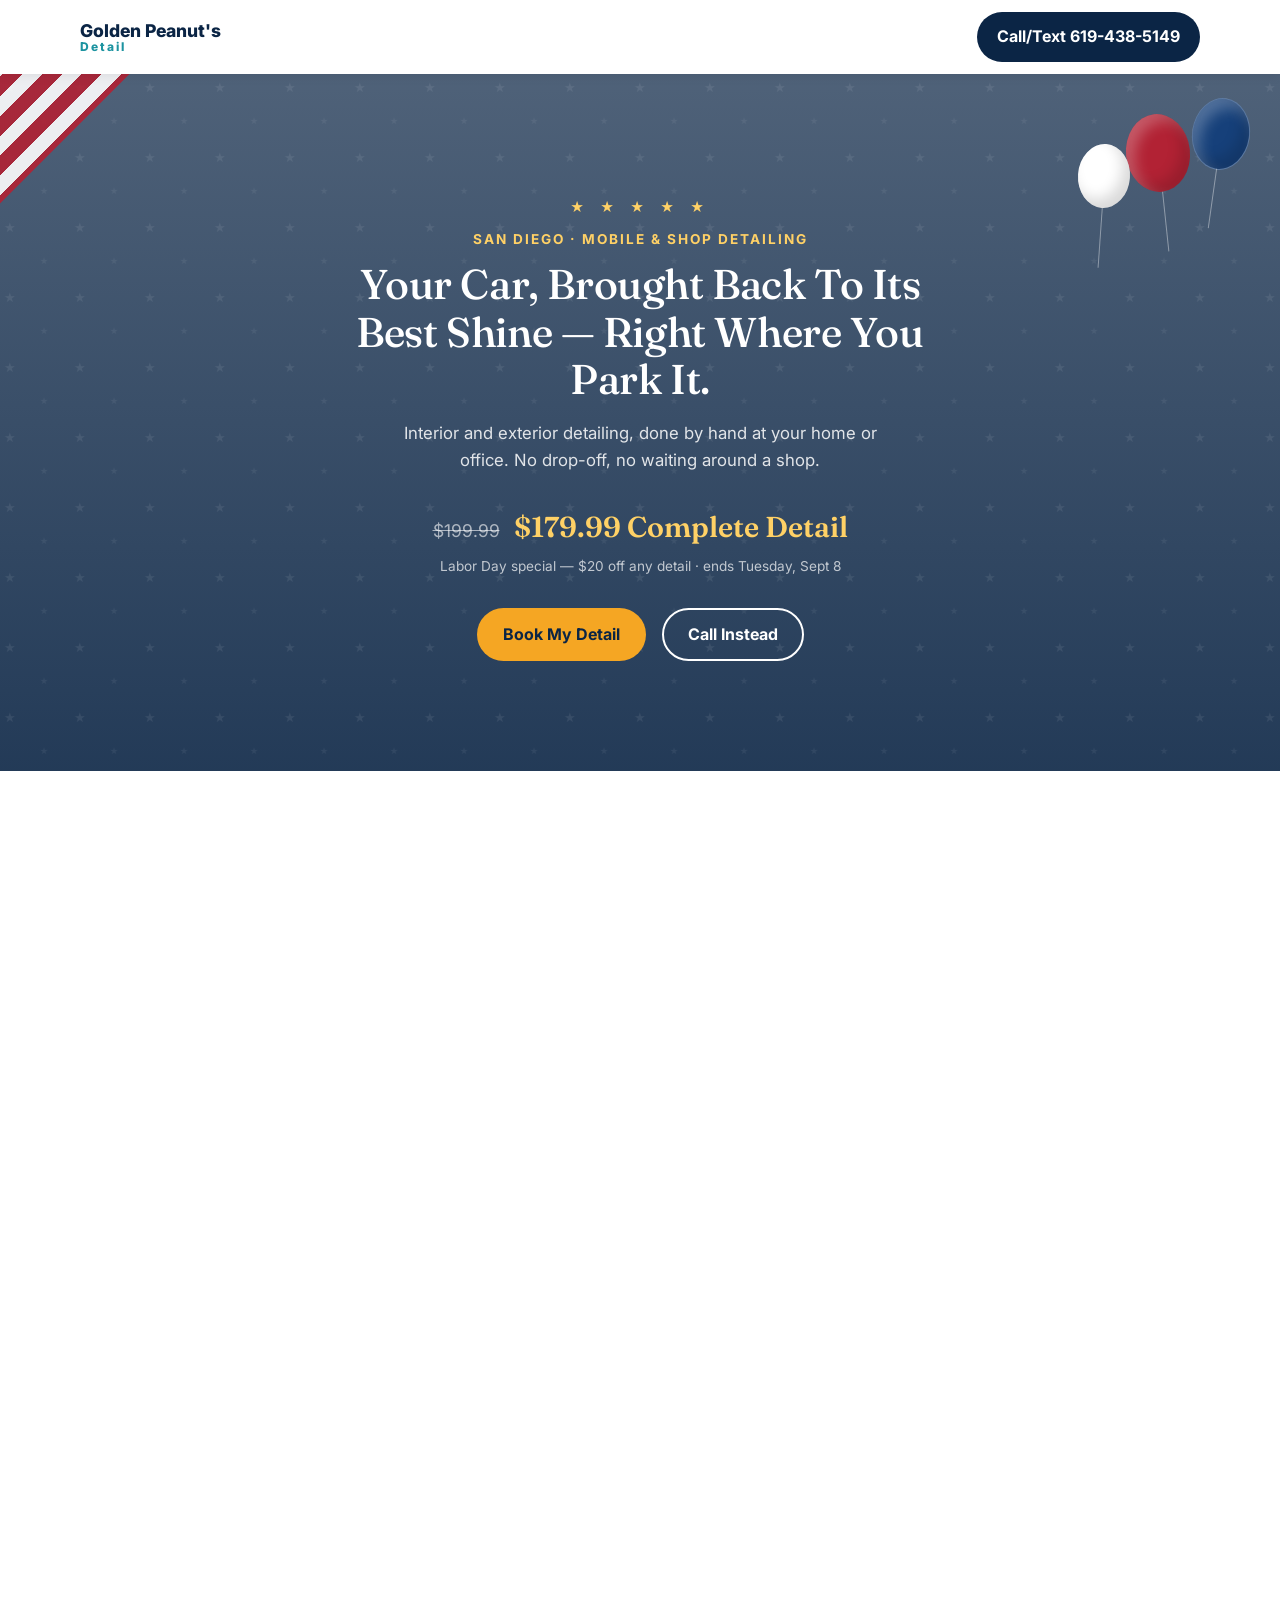
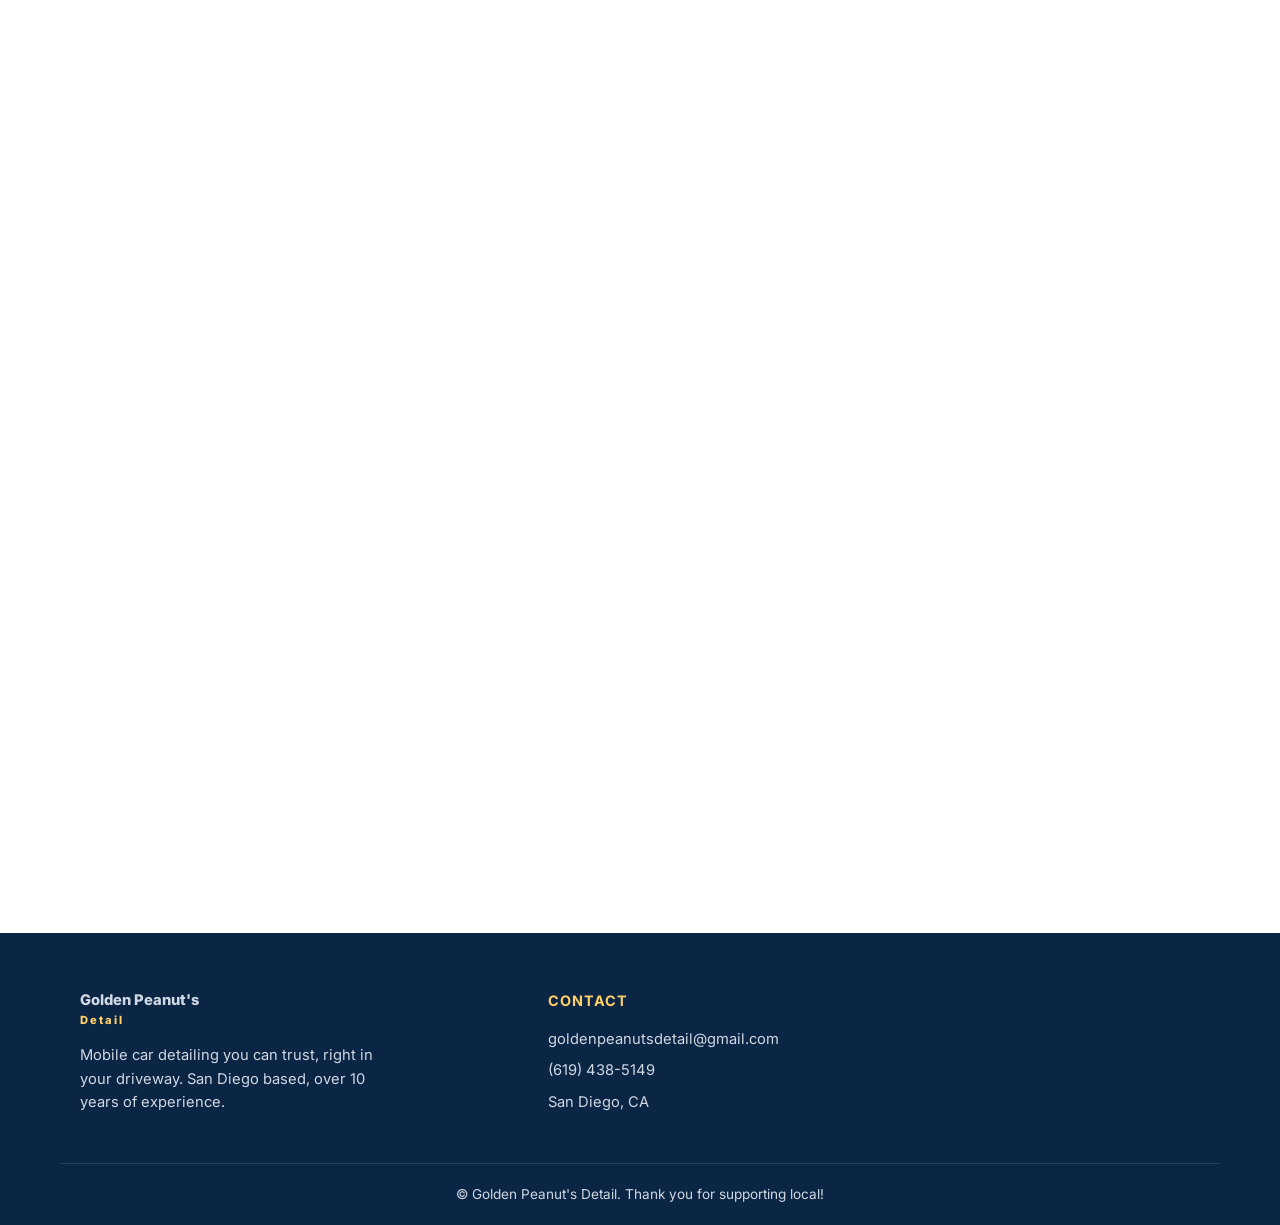
==== special-offer.html @ 36e20866 "Add Labor Day special-offer landing page Standalone ad-landing page based on the customer's mockup, " ====
<!DOCTYPE html>
<html lang="en">
<head>
<meta charset="UTF-8">
<meta name="robots" content="noindex, nofollow">
<meta name="viewport" content="width=device-width, initial-scale=1.0">
<title>Labor Day Detail Special | Golden Peanut's Detail</title>
<meta name="description" content="$20 off any mobile car detail this Labor Day week. We come to you, San Diego. Book online in under a minute.">
<link rel="preconnect" href="https://fonts.googleapis.com">
<link rel="preconnect" href="https://fonts.gstatic.com" crossorigin>
<link href="https://fonts.googleapis.com/css2?family=Fraunces:opsz,wght@9..144,400;9..144,500;9..144,600&family=Inter:wght@400;500;600;700&display=swap" rel="stylesheet">
<link rel="stylesheet" href="css/style.css?v=20260901c">
<link rel="icon" href="images/favicon.png" type="image/png">
</head>
<body>

<header class="site-header">
  <div class="container header-inner">
    <a href="index.html" class="logo">
      <img src="images/logo.png" alt="Golden Peanut's Detail logo" onerror="this.style.display='none'">
      <span class="logo-text">Golden Peanut's<span class="logo-sub">Detail</span></span>
    </a>
    <a href="tel:6194385149" class="btn btn-call">Call/Text 619-438-5149</a>
  </div>
</header>

<main>
  <!-- HERO -->
  <section class="landing-hero" id="landing-hero">
    <div class="landing-hero-bg" id="landing-hero-bg"></div>
    <div class="landing-flag-corner"></div>
    <div class="landing-balloon landing-balloon-1"></div>
    <div class="landing-balloon landing-balloon-2"></div>
    <div class="landing-balloon landing-balloon-3"></div>
    <div class="container hero-inner">
      <p class="landing-stars-row">&#9733; &#9733; &#9733; &#9733; &#9733;</p>
      <p class="eyebrow">San Diego &middot; Mobile &amp; Shop Detailing</p>
      <h1>Your Car, Brought Back To Its Best Shine &mdash; Right Where You Park It.</h1>
      <p class="hero-sub">Interior and exterior detailing, done by hand at your home or office. No drop-off, no waiting around a shop.</p>
      <div class="price-block">
        <span class="price-old">$199.99</span>
        <span class="price-new">$179.99 Complete Detail</span>
        <p class="price-note">Labor Day special &mdash; $20 off any detail &middot; ends Tuesday, Sept 8</p>
      </div>
      <div class="hero-ctas">
        <a href="contact.html" class="btn btn-primary">Book My Detail</a>
        <a href="tel:6194385149" class="btn btn-outline">Call Instead</a>
      </div>
    </div>
  </section>

  <!-- WHY BOOK -->
  <section class="section reveal">
    <div class="container">
      <p class="eyebrow" style="text-align:center;">Why People Book With Us</p>
      <h2 class="section-title">Detailing That Treats Your Car Like It's The Only One On The Schedule.</h2>
      <div class="landing-features">
        <div class="landing-feature reveal">
          <h3>We Come To You</h3>
          <p>Your driveway or office parking lot &mdash; we bring the water, power, and gear. Nothing for you to do but hand over the keys.</p>
        </div>
        <div class="landing-feature reveal">
          <h3>Every Panel, By Hand</h3>
          <p>No automated tunnel washes or rushed corners cut. Over 10 years of hand detailing, done right the first time.</p>
        </div>
        <div class="landing-feature reveal">
          <h3>Straight Pricing</h3>
          <p>What we quote is what you pay. No surprise add-ons sprung on you once your car is already apart.</p>
        </div>
      </div>
    </div>
  </section>

  <!-- SERVICES -->
  <section class="section section-alt reveal">
    <div class="container">
      <p class="eyebrow" style="text-align:center;">Services</p>
      <h2 class="section-title">Pick What Your Car Actually Needs.</h2>
      <div class="services-grid menu-grid-3">
        <div class="service-card reveal">
          <h3>Interior Detail</h3>
          <p class="menu-blurb">A deep clean for the cabin, from carpets to console.</p>
          <div class="package-price"><span class="price-old" style="color:#999;">$149.99</span> $129.99</div>
          <a href="contact.html" class="btn btn-card">Book Now</a>
        </div>
        <div class="service-card service-featured reveal">
          <div class="service-badge">Most Popular</div>
          <h3>Complete Detail</h3>
          <p class="menu-blurb">The full package &mdash; inside and out, bumper to bumper.</p>
          <div class="package-price"><span class="price-old" style="color:#999;">$199.99</span> $179.99</div>
          <a href="contact.html" class="btn btn-card btn-card-primary">Book Now</a>
        </div>
        <div class="service-card reveal">
          <h3>Exterior Detail</h3>
          <p class="menu-blurb">A hand wash and seal that restores shine and shields your paint.</p>
          <div class="package-price"><span class="price-old" style="color:#999;">$149.99</span> $129.99</div>
          <a href="contact.html" class="btn btn-card">Book Now</a>
        </div>
      </div>
      <p style="text-align:center; color:#666; margin-top:24px;">Add-ons like ceramic coating, pet hair removal, and odor treatment available &mdash; ask when you book.</p>
    </div>
  </section>

  <!-- RECENT WORK -->
  <section class="section reveal">
    <div class="container">
      <p class="eyebrow" style="text-align:center;">Recent Work</p>
      <h2 class="section-title">A Few Cars We've Recently Brought Back To Life.</h2>
      <div class="landing-photo-grid">
        <img class="reveal" src="images/gallery/gallery-corvette.jpg" alt="Detailed white Chevrolet Corvette C8, mobile detailing">
        <img class="reveal" src="images/gallery/gallery-audi-a6.jpg" alt="Detailed black Audi A6, mobile detailing">
        <img class="reveal" src="images/gallery/gallery-lamborghini.jpg" alt="Detailed orange Lamborghini Huracan, mobile detailing">
        <img class="reveal" src="images/gallery/gallery-silverado-lifted.jpg" alt="Detailed black lifted Chevrolet Silverado Z71, mobile detailing">
      </div>
    </div>
  </section>

  <!-- TESTIMONIAL -->
  <section class="section section-alt reveal">
    <div class="container landing-quote">
      <blockquote class="pull-quote">
        &ldquo;Daniel and Luna did a fantastic job on the Viper. I couldn't be happier with the results.&rdquo;
        <span class="pull-quote-cite">&mdash; Carlos Ayala, Local Guide</span>
      </blockquote>
    </div>
  </section>

  <!-- GET STARTED -->
  <section class="section reveal">
    <div class="container contact-inner">
      <div class="contact-info quote-text">
        <img src="images/quote-mascot-full.png" alt="Golden Peanut's Detail mascot on the phone" class="quote-mascot" style="max-width:140px;">
        <div class="quote-text-copy">
          <p class="eyebrow">Get Started</p>
          <h2 class="section-title" style="text-align:left;">Tell Us About Your Car And We'll Text You Back.</h2>
          <div class="contact-methods">
            <a href="tel:6194385149" class="contact-method">
              <span class="contact-icon">📞</span>
              <span>Call or Text<br><strong>(619) 438-5149</strong></span>
            </a>
          </div>
        </div>
      </div>

      <form class="booking-form" id="landing-form" action="https://formspree.io/f/xaewpwea" method="POST">
        <input type="hidden" name="_subject" value="New Labor Day special request from landing page">
        <label>
          First Name
          <input type="text" name="name" required>
        </label>
        <label>
          Phone
          <input type="tel" name="phone" required>
        </label>
        <label>
          Car Make &amp; Model
          <input type="text" name="vehicle">
        </label>
        <label>
          Anything We Should Know?
          <textarea name="message" rows="3" placeholder="Preferred date/time, condition of the car, etc."></textarea>
        </label>
        <button type="submit" class="btn btn-primary">Request My Quote</button>
        <p class="form-note" id="form-note"></p>
      </form>
    </div>
  </section>
</main>

<footer class="site-footer">
  <div class="container footer-columns">
    <div class="footer-col footer-brand">
      <a href="index.html" class="footer-logo">
        <img src="images/logo.png" alt="Golden Peanut's Detail logo" onerror="this.style.display='none'">
        <span>Golden Peanut's<span class="footer-logo-sub">Detail</span></span>
      </a>
      <p>Mobile car detailing you can trust, right in your driveway. San Diego based, over 10 years of experience.</p>
    </div>
    <div class="footer-col">
      <h4>Contact</h4>
      <p><a href="mailto:goldenpeanutsdetail@gmail.com">goldenpeanutsdetail@gmail.com</a></p>
      <p><a href="tel:6194385149">(619) 438-5149</a></p>
      <p>San Diego, CA</p>
    </div>
  </div>
  <div class="footer-bottom">
    <p>&copy; <span id="year"></span> Golden Peanut's Detail. Thank you for supporting local!</p>
  </div>
</footer>

<script src="js/main.js?v=20260901b"></script>
<script>
(function () {
  var bg = document.getElementById('landing-hero-bg');
  var hero = document.getElementById('landing-hero');
  if (!bg || !hero) return;
  if (window.matchMedia('(prefers-reduced-motion: reduce)').matches) return;
  var ticking = false;
  function update() {
    var rect = hero.getBoundingClientRect();
    if (rect.bottom > 0 && rect.top < window.innerHeight) {
      bg.style.transform = 'translateY(' + (rect.top * 0.25) + 'px)';
    }
    ticking = false;
  }
  window.addEventListener('scroll', function () {
    if (!ticking) {
      window.requestAnimationFrame(update);
      ticking = true;
    }
  }, { passive: true });
  update();
})();
</script>
</body>
</html>
---- css/style.css ----
:root {
  --teal: #1c93a0;
  --teal-dark: #157480;
  --navy: #0b2545;
  --gold: #f5a623;
  --gold-light: #ffd166;
  --black: #111111;
  --white: #ffffff;
  --gray-light: #f4f7f8;
  --radius: 12px;
  --shadow: 0 8px 24px rgba(11, 37, 69, 0.15);
  --font-serif: "Fraunces", Georgia, "Times New Roman", serif;
  --font-sans: "Inter", "Segoe UI", Roboto, Helvetica, Arial, sans-serif;
}

* { box-sizing: border-box; }

body {
  margin: 0;
  font-family: var(--font-sans);
  color: var(--black);
  background: var(--white);
  line-height: 1.6;
}

img { max-width: 100%; display: block; }

.container {
  width: 100%;
  max-width: 1160px;
  margin: 0 auto;
  padding: 0 20px;
}

a { color: inherit; text-decoration: none; }

h1, h2, h3 { color: var(--navy); margin: 0 0 0.5em; font-family: var(--font-serif); font-weight: 500; letter-spacing: -0.01em; }

.section { padding: 96px 0; }
.section-alt { background: var(--gray-light); }

/* PAGE HERO (sub-pages) */
.page-hero {
  background:
    radial-gradient(ellipse at 50% -20%, #16407a 0%, var(--navy) 60%),
    url("data:image/svg+xml,%3Csvg xmlns='http://www.w3.org/2000/svg' width='70' height='70'%3E%3Ctext x='4' y='18' font-size='13' fill='%23ffffff' opacity='0.06'%3E%E2%98%85%3C/text%3E%3C/svg%3E");
  color: var(--white);
  padding: 88px 0;
  text-align: center;
}
.page-hero h1 { color: var(--white); margin-bottom: 10px; font-size: 2.4rem; }
.page-hero p { margin: 0; font-size: 1.1rem; opacity: 0.85; font-family: var(--font-sans); }
.breadcrumb-link { margin: 0 0 10px; }
.breadcrumb-link a { color: var(--gold-light); font-weight: 700; font-size: 0.9rem; opacity: 1; }
.breadcrumb-link a:hover { color: var(--white); }

/* EXPLORE GRID (home) */
.explore-grid {
  display: grid;
  grid-template-columns: repeat(auto-fit, minmax(240px, 1fr));
  gap: 24px;
}
.explore-card {
  background: var(--white);
  border: 1px solid #e4e9ea;
  border-radius: var(--radius);
  padding: 28px 24px;
  box-shadow: var(--shadow);
  transition: transform 0.15s ease;
}
.explore-card:hover { transform: translateY(-4px); }
.explore-icon { font-size: 2rem; display: block; margin-bottom: 10px; }
.explore-card p { color: #555; font-size: 0.92rem; margin: 0; }

.section-title {
  font-size: 2.4rem;
  text-align: center;
}

.section-sub {
  text-align: center;
  max-width: 640px;
  margin: 0 auto 48px;
  color: #444;
  font-size: 1.05rem;
}

.btn {
  display: inline-block;
  padding: 12px 24px;
  border-radius: 999px;
  font-weight: 700;
  cursor: pointer;
  border: 2px solid transparent;
  transition: transform 0.15s ease, box-shadow 0.15s ease;
}
.btn:hover { transform: translateY(-2px); }

.btn-primary {
  background: var(--gold);
  color: var(--navy);
}
.btn-outline {
  background: transparent;
  border-color: var(--white);
  color: var(--white);
}
.btn-call {
  background: var(--navy);
  color: var(--white);
  padding: 10px 18px;
}
.btn-card {
  display: block;
  text-align: center;
  background: var(--navy);
  color: var(--white);
  margin-top: 16px;
}
.btn-card-primary { background: var(--gold); color: var(--navy); }

/* HEADER */
.site-header {
  position: sticky;
  top: 0;
  z-index: 100;
  background: var(--white);
  box-shadow: 0 2px 10px rgba(0,0,0,0.08);
}
.header-inner {
  display: flex;
  align-items: center;
  justify-content: space-between;
  padding: 12px 20px;
}
.logo {
  display: flex;
  align-items: center;
  gap: 10px;
}
.logo img { height: 48px; width: auto; }
.logo-text {
  font-weight: 800;
  font-size: 1.1rem;
  color: var(--navy);
  line-height: 1.1;
}
.logo-sub {
  display: block;
  font-size: 0.75rem;
  color: var(--teal);
  letter-spacing: 2px;
}

.main-nav {
  display: flex;
  align-items: center;
  gap: 24px;
}
.main-nav a:not(.btn) {
  font-weight: 600;
  color: var(--navy);
}
.main-nav a:not(.btn):hover { color: var(--teal); }
.main-nav a.nav-cta {
  background: var(--gold);
  color: var(--navy);
  padding: 8px 16px;
  border-radius: 999px;
}
.main-nav a.nav-cta:hover { color: var(--navy); opacity: 0.9; }

.nav-dropdown {
  position: relative;
}
.nav-dropdown-toggle {
  display: flex;
  align-items: center;
  gap: 4px;
}
.nav-caret {
  font-size: 0.65rem;
  transition: transform 0.2s ease;
}
.nav-dropdown-menu {
  position: absolute;
  top: 100%;
  left: 0;
  min-width: 190px;
  background: var(--white);
  border-radius: 10px;
  box-shadow: var(--shadow);
  padding: 8px 0;
  margin-top: 10px;
  opacity: 0;
  visibility: hidden;
  transform: translateY(6px);
  transition: opacity 0.2s ease, transform 0.2s ease, visibility 0.2s ease;
  z-index: 20;
}
.nav-dropdown:hover .nav-dropdown-menu,
.nav-dropdown:focus-within .nav-dropdown-menu {
  opacity: 1;
  visibility: visible;
  transform: translateY(0);
}
.nav-dropdown-menu a,
.nav-dropdown-menu span {
  display: block;
  padding: 10px 20px;
  font-weight: 600;
  color: var(--navy);
  white-space: nowrap;
}
.nav-dropdown-menu a:hover {
  background: var(--bg-light, #f4f6f9);
  color: var(--teal);
}
.nav-toggle {
  display: none;
  flex-direction: column;
  gap: 5px;
  background: none;
  border: none;
  cursor: pointer;
  padding: 6px;
}
.nav-toggle span {
  width: 26px;
  height: 3px;
  background: var(--navy);
  border-radius: 2px;
}

/* HERO */
.hero {
  background:
    linear-gradient(180deg, rgba(11, 37, 69, 0.75) 0%, rgba(11, 37, 69, 0.88) 100%),
    url("../images/gallery/gallery-lamborghini.jpg") center 30% / cover no-repeat;
  color: var(--white);
  padding: 90px 0 60px;
  text-align: center;
}
.hero-editorial {
  background:
    linear-gradient(100deg, rgba(11,37,69,0.82) 0%, rgba(11,37,69,0.55) 45%, rgba(11,37,69,0.25) 100%),
    url("../images/gallery/gallery-tesla-model-x-wrap.jpg") center 42% / cover no-repeat;
  min-height: 92vh;
  display: flex;
  align-items: center;
  text-align: left;
  padding: 140px 0 80px;
}
.hero-editorial .hero-inner { max-width: 620px; }
.hero-editorial .eyebrow {
  color: var(--gold-light);
  font-family: var(--font-sans);
}
.hero-editorial .hero-rule {
  width: 48px;
  height: 2px;
  background: var(--gold);
  margin: 0 0 22px;
}
.hero-editorial h1 {
  font-size: 3.2rem;
  line-height: 1.08;
  font-weight: 500;
  margin-bottom: 20px;
}
.hero-editorial .hero-sub {
  font-family: var(--font-sans);
  font-size: 1.1rem;
  font-weight: 400;
  color: rgba(255,255,255,0.85);
  max-width: 460px;
  margin-bottom: 34px;
}
.hero-editorial .hero-ctas { justify-content: flex-start; margin-bottom: 36px; }
.hero-editorial .google-rating-badge {
  background: rgba(255,255,255,0.08);
  border: 1px solid rgba(255,255,255,0.25);
  color: var(--white);
  box-shadow: none;
}
.hero-editorial .google-rating-score,
.hero-editorial .google-rating-count { color: var(--white); }
@media (max-width: 720px) {
  .hero-editorial { min-height: auto; padding: 120px 0 60px; }
  .hero-editorial h1 { font-size: 2.1rem; }
}
.services-hero {
  background:
    linear-gradient(180deg, rgba(11, 37, 69, 0.75) 0%, rgba(11, 37, 69, 0.88) 100%),
    url("../images/gallery/gallery-ford-f250.jpg") center 40% / cover no-repeat;
}
.ceramic-hero {
  background:
    linear-gradient(180deg, rgba(11, 37, 69, 0.75) 0%, rgba(11, 37, 69, 0.88) 100%),
    url("../images/gallery/gallery-tesla-model3.jpg") center 40% / cover no-repeat;
}
.coastline-hero {
  background:
    linear-gradient(180deg, rgba(11, 37, 69, 0.75) 0%, rgba(11, 37, 69, 0.88) 100%),
    url("../images/gallery/gallery-tesla-model-x-wrap.jpg") center 40% / cover no-repeat;
}
.east-county-hero {
  background:
    linear-gradient(180deg, rgba(11, 37, 69, 0.75) 0%, rgba(11, 37, 69, 0.88) 100%),
    url("../images/gallery/gallery-4runner-lifted.jpg") center 40% / cover no-repeat;
}
.south-bay-hero {
  background:
    linear-gradient(180deg, rgba(11, 37, 69, 0.75) 0%, rgba(11, 37, 69, 0.88) 100%),
    url("../images/gallery/gallery-audi-a6.jpg") center 40% / cover no-repeat;
}
.rv-hero {
  background:
    linear-gradient(180deg, rgba(11, 37, 69, 0.75) 0%, rgba(11, 37, 69, 0.88) 100%),
    url("../images/gallery/gallery-rv-fourwinds.jpg") center 35% / cover no-repeat;
}
.badge-ribbon {
  display: inline-block;
  background: rgba(255,255,255,0.1);
  border: 1px solid rgba(255,255,255,0.3);
  color: var(--white);
  font-weight: 600;
  font-family: var(--font-sans);
  padding: 6px 16px;
  border-radius: 999px;
  margin-bottom: 20px;
  font-size: 0.8rem;
  letter-spacing: 0.3px;
}
.eyebrow {
  text-transform: uppercase;
  letter-spacing: 2px;
  font-size: 0.85rem;
  font-weight: 700;
  color: var(--gold-light);
  margin: 0 0 10px;
}
.hero h1 {
  color: var(--white);
  font-size: 2.6rem;
  margin-bottom: 12px;
}
.hero-sub {
  font-size: 1.15rem;
  margin-bottom: 28px;
}
.hero-ctas {
  display: flex;
  gap: 16px;
  justify-content: center;
  flex-wrap: wrap;
  margin-bottom: 40px;
}
.google-rating-badge {
  display: inline-flex;
  align-items: center;
  gap: 8px;
  background: var(--white);
  color: #202124;
  padding: 10px 20px;
  border-radius: 999px;
  margin-bottom: 28px;
  font-weight: 700;
  box-shadow: var(--shadow);
}
.google-g-icon { width: 18px; height: 18px; flex-shrink: 0; }
.google-rating-score { font-size: 1.1rem; color: #202124; }
.google-rating-stars { color: #fbbc05; letter-spacing: 1px; }
.google-rating-count { color: #70757a; font-weight: 600; font-size: 0.9rem; }
.google-word { font-weight: 700; }
.google-word .g-blue { color: #4285F4; }
.google-word .g-red { color: #EA4335; }
.google-word .g-yellow { color: #FBBC05; }
.google-word .g-green { color: #34A853; }

.trust-bar {
  display: flex;
  justify-content: center;
  gap: 32px;
  flex-wrap: wrap;
  background: rgba(11, 37, 69, 0.35);
  border-radius: var(--radius);
  padding: 18px 24px;
}
.trust-item {
  display: flex;
  align-items: center;
  gap: 8px;
  font-weight: 600;
}
.trust-icon { color: var(--gold); font-size: 1.2rem; }

/* PHOTO BAND */
.photo-band {
  background:
    linear-gradient(180deg, rgba(11, 37, 69, 0.75) 0%, rgba(11, 37, 69, 0.88) 100%),
    url("../images/gallery/gallery-bmw-interior-1.jpg") center 35% / cover no-repeat;
  color: var(--white);
  padding: 90px 0;
  text-align: center;
}
.photo-band-inner .eyebrow { color: var(--gold-light); }
.photo-band h2 {
  color: var(--white);
  font-size: 2.2rem;
  margin-bottom: 12px;
}
.photo-band-sub {
  font-size: 1.1rem;
  margin: 0 0 28px;
  opacity: 0.95;
}

/* SERVICES */
.services-grid {
  display: grid;
  grid-template-columns: repeat(auto-fit, minmax(240px, 1fr));
  gap: 24px;
}
.menu-grid-3 { grid-template-columns: repeat(3, 1fr); }
@media (max-width: 720px) {
  .menu-grid-3 { grid-template-columns: 1fr; }
}
.service-card {
  background: var(--white);
  border: 1px solid #e4e9ea;
  border-radius: var(--radius);
  padding: 28px 22px;
  box-shadow: var(--shadow);
  position: relative;
}
.service-featured {
  border: 2px solid var(--gold);
}
.service-badge {
  position: absolute;
  top: -14px;
  left: 50%;
  transform: translateX(-50%);
  background: var(--gold);
  color: var(--navy);
  font-size: 0.75rem;
  font-weight: 800;
  padding: 4px 14px;
  border-radius: 999px;
  white-space: nowrap;
}
.service-icon { font-size: 2rem; margin-bottom: 8px; }
.service-icon-mascot { width: 110px; height: auto; margin-bottom: 8px; }
.service-card ul {
  list-style: none;
  padding: 0;
  margin: 12px 0 0;
  color: #333;
}
.service-card li {
  padding: 6px 0;
  border-bottom: 1px dashed #dde3e5;
}
.service-card li:last-child { border-bottom: none; }

.price-table {
  width: 100%;
  border-collapse: collapse;
  margin: 14px 0;
  font-size: 0.95rem;
}
.price-table td {
  padding: 6px 0;
  border-bottom: 1px solid #eef2f3;
}
.price-table td:last-child {
  text-align: right;
  font-weight: 700;
  color: var(--teal-dark);
}

.offer-intro {
  display: flex;
  align-items: center;
  gap: 28px;
  margin-bottom: 40px;
  flex-wrap: wrap;
}
.offer-mascot {
  width: 130px;
  flex-shrink: 0;
}
.offer-intro .section-title,
.offer-intro .section-sub {
  max-width: none;
}
.menu-blurb {
  color: #555;
  font-size: 0.92rem;
  margin: 4px 0 14px;
}
.package-price {
  font-size: 1.6rem;
  font-weight: 800;
  color: var(--navy);
  margin: 0 0 16px;
}
.menu-checklist {
  list-style: none;
  padding: 0;
  margin: 0 0 16px;
  text-align: left;
}
.menu-checklist li {
  position: relative;
  padding-left: 22px;
  margin-bottom: 8px;
  font-size: 0.92rem;
  color: #444;
}
.menu-checklist li::before {
  content: "✓";
  position: absolute;
  left: 0;
  color: var(--teal);
  font-weight: 700;
}

.addons {
  margin-top: 40px;
  background: var(--gray-light);
  border-radius: var(--radius);
  padding: 28px;
}
.addons h3 {
  text-align: center;
  margin-bottom: 20px;
}
.addon-tags {
  display: flex;
  flex-wrap: wrap;
  justify-content: center;
  gap: 10px;
  margin-bottom: 32px;
}
.addon-tag {
  background: var(--white);
  border: 1px solid #d8dee1;
  border-radius: 999px;
  padding: 8px 16px;
  font-size: 0.88rem;
  font-weight: 600;
  color: var(--navy);
}
.addon-tag-link {
  border-color: var(--teal);
  color: var(--teal-dark);
}
.addon-tag-link:hover {
  background: var(--teal);
  color: var(--white);
}
.addons-with-mascot {
  display: flex;
  align-items: center;
  gap: 32px;
}
.addons-mascot {
  width: 150px;
  flex-shrink: 0;
}
.addons-content { flex: 1; min-width: 0; }
.addons-with-mascot h3,
.addons-with-mascot .menu-blurb { text-align: left; }
.addons-with-mascot .addon-tags { justify-content: flex-start; margin-bottom: 0; }
@media (max-width: 640px) {
  .addons-with-mascot { flex-direction: column; text-align: center; }
  .addons-with-mascot h3,
  .addons-with-mascot .menu-blurb { text-align: center; }
  .addons-with-mascot .addon-tags { justify-content: center; }
}
.addons-list {
  list-style: none;
  display: grid;
  grid-template-columns: repeat(auto-fit, minmax(220px, 1fr));
  gap: 14px;
  padding: 0;
  margin: 0;
}
.addon-item {
  background: var(--white);
  border: 1px solid #e4e9ea;
  border-radius: 10px;
  padding: 16px;
  text-align: center;
}
.addon-item strong {
  display: block;
  color: var(--navy);
  margin-bottom: 4px;
}
.addon-item span {
  color: #555;
  font-size: 0.88rem;
}

.big-vehicle-grid {
  display: grid;
  grid-template-columns: repeat(auto-fit, minmax(280px, 1fr));
  gap: 24px;
  text-align: left;
  margin-top: 8px;
}
.big-vehicle-card {
  background: var(--white);
  border: 1px solid #e4e9ea;
  border-radius: var(--radius);
  padding: 24px;
  box-shadow: var(--shadow);
}
.big-vehicle-card h4 {
  color: var(--navy);
  margin-bottom: 10px;
}
.big-vehicle-card ul {
  padding-left: 18px;
  margin: 0;
  color: #333;
}
.big-vehicle-card li { margin-bottom: 10px; }

.vehicles-block {
  margin-top: 56px;
  text-align: center;
}
.vehicles-block h3 { margin-bottom: 20px; }
.vehicle-icons {
  display: flex;
  flex-wrap: wrap;
  justify-content: center;
  gap: 28px;
}
.vehicle-icons div {
  display: flex;
  flex-direction: column;
  align-items: center;
  gap: 6px;
  font-weight: 600;
  color: var(--navy);
}
.vehicle-icons span { font-size: 1.8rem; }

/* GALLERY */
.before-after-grid {
  display: grid;
  grid-template-columns: repeat(auto-fit, minmax(320px, 1fr));
  gap: 24px;
  margin-bottom: 24px;
}
.before-after-pair {
  display: grid;
  grid-template-columns: 1fr 1fr;
  gap: 4px;
  background: var(--navy);
  border-radius: var(--radius);
  overflow: hidden;
  box-shadow: var(--shadow);
}
.before-after-pair figure {
  margin: 0;
  position: relative;
}
.before-after-pair img {
  width: 100%;
  height: 100%;
  object-fit: cover;
  aspect-ratio: 4/3;
}
.gallery-subtitle {
  text-align: center;
  margin-top: 8px;
  margin-bottom: 20px;
}

.gallery-grid {
  display: grid;
  grid-template-columns: repeat(auto-fit, minmax(220px, 1fr));
  gap: 18px;
}
.gallery-placeholder {
  background: repeating-linear-gradient(45deg, #e4e9ea, #e4e9ea 10px, #eef2f3 10px, #eef2f3 20px);
  border-radius: var(--radius);
  aspect-ratio: 4/3;
  display: flex;
  align-items: center;
  justify-content: center;
  color: #667;
  font-weight: 600;
}
.gallery-photo {
  border-radius: var(--radius);
  overflow: hidden;
  aspect-ratio: 4/3;
  box-shadow: var(--shadow);
}
.gallery-photo img {
  width: 100%;
  height: 100%;
  object-fit: cover;
  transition: transform 0.25s ease;
  cursor: zoom-in;
}
.gallery-photo:hover img {
  transform: scale(1.05);
}
.before-after-pair img {
  cursor: zoom-in;
}

/* LIGHTBOX */
.lightbox {
  display: none;
  position: fixed;
  inset: 0;
  background: rgba(11, 37, 69, 0.92);
  z-index: 999;
  align-items: center;
  justify-content: center;
  padding: 40px 20px;
}
.lightbox.open {
  display: flex;
}
.lightbox img {
  max-width: 100%;
  max-height: 100%;
  border-radius: 8px;
  box-shadow: 0 10px 40px rgba(0, 0, 0, 0.5);
}
.lightbox-close {
  position: absolute;
  top: 20px;
  right: 24px;
  background: none;
  border: none;
  color: var(--white);
  font-size: 2.5rem;
  line-height: 1;
  cursor: pointer;
  padding: 8px;
}
.lightbox-close:hover {
  color: var(--gold);
}

/* POPULAR SERVICES */
.popular-services-header {
  display: flex;
  align-items: center;
  justify-content: space-between;
  flex-wrap: wrap;
  gap: 12px;
  margin-bottom: 28px;
}
.all-services-link {
  font-weight: 700;
  color: var(--teal-dark);
}
.all-services-link:hover { color: var(--navy); }

.popular-services-grid {
  display: grid;
  grid-template-columns: repeat(auto-fit, minmax(260px, 1fr));
  gap: 20px;
}
.ps-card {
  position: relative;
  display: block;
  border-radius: var(--radius);
  overflow: hidden;
  aspect-ratio: 2/3.2;
  box-shadow: var(--shadow);
}
.ps-card img {
  width: 100%;
  height: 100%;
  object-fit: cover;
  transition: transform 0.3s ease;
}
.ps-card:hover img { transform: scale(1.06); }
.ps-overlay {
  position: absolute;
  left: 0;
  right: 0;
  bottom: 0;
  padding: 24px 20px;
  background: linear-gradient(180deg, rgba(11,37,69,0) 0%, rgba(11,37,69,0.85) 65%, rgba(11,37,69,0.95) 100%);
  color: var(--white);
}
.ps-number {
  display: block;
  color: var(--gold-light);
  font-weight: 800;
  font-size: 0.85rem;
  margin-bottom: 4px;
}
.ps-overlay h3 { color: var(--white); margin-bottom: 6px; }
.ps-overlay p {
  margin: 0;
  font-size: 0.88rem;
  color: #dfe6ee;
  line-height: 1.4;
}
/* INTRO */
.intro-grid {
  display: grid;
  grid-template-columns: 1.3fr 1fr;
  gap: 48px;
  align-items: center;
}
.eyebrow-dark { color: var(--teal-dark); }
.intro-section p {
  color: #444;
  font-size: 1.05rem;
  line-height: 1.7;
  margin: 0 0 18px;
}
.intro-section .btn { margin-top: 8px; }
.intro-logo-wrap {
  background: var(--gray-light);
  border-radius: var(--radius);
  padding: 40px;
  display: flex;
  align-items: center;
  justify-content: center;
}
.intro-logo { width: 100%; max-width: 320px; height: auto; }
.intro-photo-wrap {
  border-radius: var(--radius);
  overflow: hidden;
  box-shadow: var(--shadow);
}
.intro-photo-wrap img { width: 100%; height: 100%; object-fit: cover; aspect-ratio: 4/5; }
.pull-quote {
  font-family: var(--font-serif);
  font-size: 1.4rem;
  font-weight: 500;
  line-height: 1.4;
  color: var(--navy);
  border-left: 3px solid var(--gold);
  padding-left: 20px;
  margin: 0 0 24px;
}
.pull-quote-cite {
  display: block;
  font-family: var(--font-sans);
  font-size: 0.85rem;
  font-weight: 600;
  color: #666;
  margin-top: 10px;
}

@media (max-width: 860px) {
  .intro-grid { grid-template-columns: minmax(0, 1fr) minmax(0, 1fr); gap: 20px; }
  .intro-logo-wrap { padding: 14px; }
  .intro-logo { max-width: 120px; }
  .intro-section .section-title { font-size: 1.4rem; }
}

/* SPOTLESS FINISH / SERVICE AREA */
.spotless-grid {
  display: grid;
  grid-template-columns: 1.1fr 1fr;
  gap: 48px;
  align-items: center;
  margin-bottom: 56px;
}
.spotless-text p {
  color: #444;
  font-size: 1.05rem;
  line-height: 1.7;
  margin: 14px 0 22px;
}
.spotless-image {
  border-radius: var(--radius);
  overflow: hidden;
  box-shadow: var(--shadow);
}
.spotless-image img {
  width: 100%;
  height: 100%;
  object-fit: cover;
  display: block;
}
/* CLASSIC & EXOTIC */
.classic-grid {
  display: grid;
  grid-template-columns: 1fr 1.1fr;
  gap: 48px;
  align-items: center;
}
.classic-text p {
  color: #444;
  font-size: 1.05rem;
  line-height: 1.7;
  margin: 14px 0 22px;
}
.classic-image {
  border-radius: var(--radius);
  overflow: hidden;
  box-shadow: var(--shadow);
}
.classic-image img {
  width: 100%;
  height: 100%;
  object-fit: cover;
  display: block;
}

/* SERVICE AREA MAP */
.service-map {
  width: 100%;
  height: 460px;
  border-radius: var(--radius);
  box-shadow: var(--shadow);
  z-index: 1;
}
.map-legend {
  display: flex;
  flex-wrap: wrap;
  justify-content: center;
  gap: 20px;
  margin-top: 20px;
}
.map-legend span {
  display: inline-flex;
  align-items: center;
  gap: 8px;
  font-weight: 600;
  font-size: 0.9rem;
  color: var(--navy);
}
.map-dot {
  display: inline-block;
  width: 14px;
  height: 14px;
  border-radius: 50%;
  border: 2px solid var(--white);
  box-shadow: 0 0 0 1px rgba(0,0,0,0.15);
}

.mascot-pin img {
  width: 36px;
  height: 36px;
  border-radius: 50%;
  object-fit: cover;
  background: var(--white);
  border: 3px solid var(--teal);
  box-shadow: 0 2px 6px rgba(0,0,0,0.35);
}

@media (max-width: 860px) {
  .spotless-grid { grid-template-columns: minmax(0, 1fr) minmax(0, 1fr); gap: 20px; }
  .spotless-text .section-title { font-size: 1.3rem; }
  .spotless-text p { font-size: 0.88rem; margin: 10px 0 14px; }
  .classic-grid { grid-template-columns: minmax(0, 1fr) minmax(0, 1fr); gap: 20px; }
  .classic-text .section-title { font-size: 1.3rem; }
  .classic-text p { font-size: 0.88rem; margin: 10px 0 14px; }
}

/* HOW IT WORKS */
.steps-grid {
  display: grid;
  grid-template-columns: repeat(auto-fit, minmax(220px, 1fr));
  gap: 28px;
}
.steps-grid-3 { grid-template-columns: repeat(3, 1fr); }
@media (max-width: 720px) {
  .steps-grid-3 { grid-template-columns: 1fr; }
}
.step-card {
  text-align: center;
  padding: 12px;
}
.step-icon {
  position: relative;
  width: 72px;
  height: 72px;
  margin: 0 auto 16px;
}
.step-avatar {
  width: 100%;
  height: 100%;
  border-radius: 50%;
  object-fit: cover;
  border: 3px solid var(--teal);
  box-shadow: var(--shadow);
  background: var(--gray-light);
}
.step-num-badge {
  position: absolute;
  top: -6px;
  left: -6px;
  width: 24px;
  height: 24px;
  border-radius: 50%;
  background: var(--navy);
  color: var(--white);
  font-weight: 800;
  font-size: 0.8rem;
  display: flex;
  align-items: center;
  justify-content: center;
  box-shadow: 0 2px 6px rgba(0,0,0,0.25);
}
.step-prop {
  position: absolute;
  bottom: -4px;
  right: -4px;
  width: 30px;
  height: 30px;
  border-radius: 50%;
  background: var(--white);
  border: 2px solid var(--gold);
  display: flex;
  align-items: center;
  justify-content: center;
  box-shadow: 0 2px 8px rgba(0,0,0,0.2);
}
.step-prop-phone { animation: prop-bounce 1.6s ease-in-out infinite; }
.step-prop-van { animation: prop-drive 1.6s ease-in-out infinite; }
.step-prop-shine { animation: prop-sparkle 1.4s ease-in-out infinite; }

@keyframes prop-bounce {
  0%, 100% { transform: translateY(0) rotate(0deg); }
  50% { transform: translateY(-5px) rotate(-8deg); }
}
@keyframes prop-drive {
  0%, 100% { transform: translateX(0); }
  25% { transform: translateX(-3px); }
  75% { transform: translateX(3px); }
}
@keyframes prop-sparkle {
  0%, 100% { transform: scale(1) rotate(0deg); opacity: 1; }
  50% { transform: scale(1.35) rotate(15deg); opacity: 0.75; }
}

.step-card p {
  color: #444;
  font-size: 0.95rem;
}
.step-review-link {
  display: inline-flex;
  flex-direction: column;
  align-items: center;
  gap: 2px;
  margin-top: 12px;
  text-decoration: none;
  font-size: 0.82rem;
  font-weight: 700;
  color: var(--teal-dark);
}
.step-review-link:hover { color: var(--navy); }
.step-review-stars {
  color: #fbbc05;
  font-size: 1rem;
  letter-spacing: 2px;
  animation: star-twinkle 1.8s ease-in-out infinite;
}
@keyframes star-twinkle {
  0%, 100% { opacity: 1; }
  50% { opacity: 0.55; }
}

/* REVIEWS */
.reviews-section { overflow: hidden; }
.reviews-intro {
  display: flex;
  align-items: center;
  justify-content: space-between;
  gap: 32px;
  max-width: 980px;
  margin: 0 auto 36px;
}
.reviews-intro-text { text-align: left; }
.reviews-title {
  font-size: 1.9rem;
  margin-top: 4px;
  text-align: left;
}
.reviews-mascot {
  flex: 0 0 auto;
  width: 180px;
  height: auto;
}
.reviews-row {
  display: flex;
  align-items: stretch;
  gap: 28px;
}
.reviews-summary {
  flex: 0 0 auto;
  width: 180px;
  display: flex;
  flex-direction: column;
  align-items: center;
  justify-content: center;
  text-align: center;
  gap: 6px;
  background: var(--white);
  border-radius: var(--radius);
  box-shadow: var(--shadow);
  padding: 24px 18px;
}
.reviews-summary-word {
  font-weight: 700;
  color: var(--navy);
  font-size: 1.15rem;
}
.reviews-summary-stars {
  color: #fbbc05;
  letter-spacing: 2px;
  font-size: 1.2rem;
}
.reviews-summary-score {
  font-weight: 700;
  color: var(--navy);
  display: none;
}
.reviews-summary-based {
  color: #444;
  font-size: 0.85rem;
}
.reviews-track {
  display: flex;
  gap: 20px;
  overflow-x: auto;
  padding: 4px 4px 20px;
  scroll-snap-type: x proximity;
  -webkit-overflow-scrolling: touch;
}
.reviews-track::-webkit-scrollbar { height: 8px; }
.reviews-track::-webkit-scrollbar-thumb {
  background: var(--teal);
  border-radius: 8px;
}
.review-card {
  flex: 0 0 auto;
  width: 280px;
  scroll-snap-align: start;
  background: var(--white);
  border-radius: var(--radius);
  box-shadow: var(--shadow);
  padding: 22px 20px;
  display: flex;
  flex-direction: column;
  gap: 10px;
}
.review-card-stars {
  color: #fbbc05;
  letter-spacing: 2px;
}
.review-card-text {
  color: #333;
  font-size: 0.92rem;
  line-height: 1.55;
  margin: 0;
  flex-grow: 1;
}
.review-card-author {
  margin: 0;
  font-weight: 700;
  color: var(--navy);
  font-size: 0.9rem;
}
.review-card-badge {
  font-weight: 500;
  color: #777;
  font-size: 0.78rem;
}
.reviews-cta {
  display: flex;
  justify-content: center;
  gap: 14px;
  flex-wrap: wrap;
  margin-top: 8px;
}
.reviews-cta-btn {
  background: var(--navy);
  color: var(--white);
  border-color: var(--navy);
}
.reviews-cta-btn:hover { background: var(--teal-dark); border-color: var(--teal-dark); }
.reviews-cta-btn-outline {
  background: transparent;
  color: var(--navy);
  border-color: var(--navy);
}
.reviews-cta-btn-outline:hover { background: var(--navy); color: var(--white); }

/* FAQ */
.faq-container { max-width: 780px; }
.faq-list {
  display: flex;
  flex-direction: column;
  gap: 12px;
}
.faq-item {
  background: var(--gray-light);
  border-radius: var(--radius);
  padding: 6px 20px;
}
.faq-item summary {
  cursor: pointer;
  font-weight: 700;
  color: var(--navy);
  padding: 14px 0;
  list-style: none;
}
.faq-item summary::-webkit-details-marker { display: none; }
.faq-item summary::after {
  content: "+";
  float: right;
  font-size: 1.3rem;
  color: var(--teal-dark);
}
.faq-item[open] summary::after { content: "\2212"; }
.faq-item p {
  margin: 0 0 16px;
  color: #444;
  font-size: 0.95rem;
}

/* ABOUT */
.about-inner { max-width: 760px; }
.about-points {
  list-style: none;
  padding: 0;
  margin-top: 20px;
  display: flex;
  flex-direction: column;
  gap: 8px;
  font-weight: 600;
}

/* PAY */
.pay-grid {
  display: grid;
  grid-template-columns: repeat(auto-fit, minmax(220px, 1fr));
  gap: 24px;
  max-width: 620px;
  margin: 0 auto;
}
.pay-card {
  background: var(--white);
  border: 1px solid #e4e9ea;
  border-radius: var(--radius);
  padding: 28px;
  text-align: center;
  box-shadow: var(--shadow);
}
.pay-card:hover { transform: translateY(-2px); transition: 0.15s ease; }
.pay-icon { font-size: 2.2rem; margin-bottom: 8px; }
.pay-note { display: block; margin-top: 8px; font-size: 0.85rem; color: var(--teal-dark); font-weight: 600; }
.pay-disclaimer {
  text-align: center;
  margin-top: 24px;
  color: #555;
  font-size: 0.9rem;
}

/* CONTACT */
.contact-inner {
  display: grid;
  grid-template-columns: minmax(0, 1fr) minmax(0, 1fr);
  gap: 48px;
  align-items: start;
}
.contact-methods {
  display: flex;
  flex-direction: column;
  gap: 16px;
  margin: 24px 0;
}
.contact-method {
  display: flex;
  align-items: center;
  gap: 14px;
  background: var(--gray-light);
  padding: 14px 18px;
  border-radius: var(--radius);
}
.contact-icon { font-size: 1.5rem; }
.lang-note { font-weight: 600; color: var(--teal-dark); }

.booking-form {
  display: flex;
  flex-direction: column;
  gap: 14px;
  background: var(--gray-light);
  padding: 28px;
  border-radius: var(--radius);
}
.booking-form label {
  display: flex;
  flex-direction: column;
  gap: 6px;
  font-weight: 600;
  font-size: 0.9rem;
}
.booking-form input,
.booking-form select,
.booking-form textarea {
  padding: 10px 12px;
  border-radius: 8px;
  border: 1px solid #ccd4d6;
  font-size: 1rem;
  font-family: inherit;
}
.form-note { font-weight: 600; color: var(--teal-dark); min-height: 1.2em; }

/* FREE QUOTE */
.quote-section {
  background: linear-gradient(160deg, var(--navy) 0%, #123a6e 100%);
  color: var(--white);
}
.quote-section .eyebrow { color: var(--gold-light); }
.quote-grid {
  display: grid;
  grid-template-columns: 1fr 1fr;
  gap: 48px;
  align-items: center;
}
.quote-text {
  display: flex;
  align-items: flex-end;
  gap: 20px;
}
.quote-mascot {
  width: 130px;
  height: auto;
  flex: 0 0 auto;
  filter: drop-shadow(0 8px 16px rgba(0,0,0,0.3));
}
.quote-title {
  color: var(--white);
  text-align: left;
  font-size: 2.2rem;
}
.quote-text p {
  font-size: 1.05rem;
  opacity: 0.95;
  margin: 0;
}
.quote-form {
  display: flex;
  flex-direction: column;
  gap: 12px;
  background: var(--white);
  padding: 24px;
  border-radius: var(--radius);
  box-shadow: 0 12px 30px rgba(0,0,0,0.25);
}
.quote-form-row {
  display: grid;
  grid-template-columns: 1fr 1fr;
  gap: 12px;
}
.quote-form input,
.quote-form select {
  padding: 12px 14px;
  border-radius: 8px;
  border: 1px solid #ccd4d6;
  font-size: 1rem;
  font-family: inherit;
  color: var(--black);
  width: 100%;
  transition: border-color 0.15s ease;
}
.quote-form input:focus,
.quote-form select:focus {
  outline: none;
  border-color: var(--navy);
}
.quote-submit { width: 100%; text-align: center; }
.quote-form .form-note { color: var(--teal-dark); }

@media (max-width: 860px) and (min-width: 641px) {
  .quote-grid { grid-template-columns: minmax(0, 1fr) minmax(0, 1fr); gap: 20px; }
  .quote-text { flex-direction: column; align-items: flex-start; gap: 10px; }
  .quote-mascot { width: 90px; }
  .quote-title { font-size: 1.4rem; }
  .quote-form { padding: 16px; }
  .quote-form-row { grid-template-columns: 1fr; }
}
@media (max-width: 640px) {
  .quote-grid { grid-template-columns: 1fr; gap: 24px; }
  .quote-text { flex-direction: row; align-items: center; gap: 14px; }
  .quote-mascot { width: 80px; }
  .quote-title { font-size: 1.5rem; }
  .quote-form { padding: 18px; }
  .quote-form-row { grid-template-columns: 1fr; }
}

/* FOOTER */
.site-footer {
  background: var(--navy);
  color: var(--white);
  padding: 56px 0 0;
}
.footer-columns {
  display: grid;
  grid-template-columns: 1.4fr 1fr 1fr;
  gap: 40px;
  padding-bottom: 40px;
  border-bottom: 1px solid rgba(255,255,255,0.12);
}
.footer-col h4 {
  color: var(--gold-light);
  text-transform: uppercase;
  letter-spacing: 1px;
  font-size: 0.9rem;
  margin: 0 0 16px;
}
.footer-col p, .footer-col a { color: #cfd8e3; font-size: 0.92rem; overflow-wrap: anywhere; }
.footer-col a:hover { color: var(--white); }
.footer-col p { margin: 0 0 8px; }
.footer-col ul { list-style: none; margin: 0; padding: 0; }
.footer-col li { margin-bottom: 8px; font-size: 0.92rem; color: #cfd8e3; }
.footer-col li a { text-decoration: underline; text-decoration-color: rgba(207, 216, 227, 0.5); text-underline-offset: 2px; }
.footer-col li a:hover { text-decoration-color: var(--white); }
.footer-logo {
  display: flex;
  align-items: center;
  gap: 10px;
  font-weight: 800;
  font-size: 1.1rem;
  color: var(--white);
  margin-bottom: 14px;
}
.footer-logo img { height: 40px; width: auto; }
.footer-logo-sub { display: block; font-size: 0.7rem; color: var(--gold-light); letter-spacing: 2px; }
.footer-brand p { max-width: 320px; line-height: 1.6; }
.footer-cta {
  display: inline-block;
  margin-top: 10px;
  color: var(--gold-light);
  font-weight: 700;
  font-size: 0.92rem;
}
.footer-cta:hover { color: var(--white); }
.footer-review-link {
  display: block;
  margin-top: 8px;
  color: #cfd8e3;
  font-size: 0.85rem;
  text-decoration: underline;
}
.footer-review-link:hover { color: var(--white); }
.footer-bottom {
  text-align: center;
  padding: 20px 0;
}
.footer-bottom p { color: #cfd8e3; font-size: 0.85rem; margin: 0; }

/* RESPONSIVE */
@media (max-width: 860px) {
  .contact-inner { grid-template-columns: minmax(0, 1fr) minmax(0, 1fr); gap: 20px; }
  .footer-columns { grid-template-columns: minmax(0, 1fr) minmax(0, 1fr) minmax(0, 1fr); gap: 16px; }
  .footer-brand p { max-width: none; font-size: 0.8rem; }
  .footer-col h4 { font-size: 0.78rem; margin-bottom: 10px; }
  .footer-col p, .footer-col a, .footer-col li { font-size: 0.8rem; }
  .footer-logo { font-size: 0.9rem; }
  .footer-logo img { height: 30px; }
}
@media (max-width: 640px) {
  .contact-inner { grid-template-columns: 1fr; }
  .reviews-row { gap: 12px; }
  .reviews-summary { width: 130px; flex-direction: column; padding: 10px; }
  .reviews-summary-based { font-size: 0.78rem; }
  .reviews-intro { gap: 14px; }
  .reviews-title { font-size: 1.3rem; }
  .reviews-mascot { width: 90px; }
}

@media (max-width: 720px) {
  .main-nav {
    position: absolute;
    top: 100%;
    left: 0;
    right: 0;
    background: var(--white);
    flex-direction: column;
    align-items: flex-start;
    padding: 16px 20px;
    gap: 14px;
    box-shadow: 0 8px 16px rgba(0,0,0,0.1);
    display: none;
  }
  .main-nav.open { display: flex; }
  .nav-toggle { display: flex; }
  .hero h1 { font-size: 2rem; }
  .nav-dropdown { width: 100%; }
  .nav-dropdown-menu {
    position: static;
    opacity: 1;
    visibility: visible;
    transform: none;
    box-shadow: none;
    background: none;
    padding: 4px 0 4px 14px;
    margin-top: 6px;
    display: none;
  }
  .nav-dropdown.open .nav-dropdown-menu { display: block; }
  .nav-dropdown-menu a, .nav-dropdown-menu span { padding: 8px 0; }
}

/* PROMO BANNER — Labor Day (original artwork, no stock assets) */
.promo-banner {
  position: relative;
  overflow: hidden;
  background: radial-gradient(ellipse at 50% -20%, #16407a 0%, var(--navy) 60%);
  background-image:
    url("data:image/svg+xml,%3Csvg xmlns='http://www.w3.org/2000/svg' width='70' height='70'%3E%3Ctext x='4' y='18' font-size='13' fill='%23ffffff' opacity='0.08'%3E%E2%98%85%3C/text%3E%3Ctext x='40' y='50' font-size='9' fill='%23ffffff' opacity='0.06'%3E%E2%98%85%3C/text%3E%3C/svg%3E"),
    radial-gradient(ellipse at 50% -20%, #16407a 0%, var(--navy) 60%);
  color: var(--white);
  text-align: center;
  padding: 22px 44px;
}
.promo-flag-corner {
  position: absolute;
  top: 0;
  left: 0;
  width: 140px;
  height: 140px;
  clip-path: polygon(0 0, 100% 0, 0 100%);
  background: repeating-linear-gradient(
    -45deg,
    #b22234 0px, #b22234 14px,
    #ffffff 14px, #ffffff 28px
  );
  opacity: 0.9;
}
.promo-banner-inner {
  position: relative;
  z-index: 1;
  max-width: 640px;
  margin: 0 auto;
}
.promo-stars-row {
  letter-spacing: 6px;
  color: var(--gold-light);
  font-size: 0.85rem;
  margin-bottom: 6px;
}
.promo-heading {
  font-family: Georgia, "Times New Roman", serif;
  font-weight: 800;
  font-size: 1.9rem;
  letter-spacing: 2px;
  text-transform: uppercase;
  margin: 0 0 8px;
  color: var(--white);
  text-shadow: 0 2px 6px rgba(0,0,0,0.25);
}
.promo-sub {
  font-size: 1.05rem;
  margin: 0 0 16px;
}
.promo-sub strong { color: #ff8a80; font-weight: 800; }
.promo-banner .btn.ld-cta {
  display: inline-block;
  background: var(--white);
  color: var(--navy);
  font-weight: 800;
  padding: 10px 26px;
  border-radius: 999px;
  text-decoration: none;
}
.promo-banner .btn.ld-cta:hover { background: var(--gold-light); }
.promo-balloon {
  position: absolute;
  border-radius: 50%;
  box-shadow: inset -6px -6px 10px rgba(0,0,0,0.15), inset 6px 6px 10px rgba(255,255,255,0.25);
}
.promo-balloon::after {
  content: "";
  position: absolute;
  left: 50%;
  top: 100%;
  width: 1px;
  height: 34px;
  background: rgba(255,255,255,0.4);
}
.promo-balloon-1 { width: 46px; height: 56px; background: #b22234; top: 14px; right: 60px; transform: rotate(-6deg); }
.promo-balloon-2 { width: 38px; height: 46px; background: #ffffff; top: 30px; right: 96px; transform: rotate(4deg); }
.promo-balloon-3 { width: 42px; height: 52px; background: #16407a; top: 10px; right: 20px; transform: rotate(8deg); border: 1px solid rgba(255,255,255,0.3); }
.promo-banner-close {
  position: absolute;
  right: 12px;
  top: 12px;
  z-index: 2;
  background: rgba(255,255,255,0.15);
  border: none;
  border-radius: 50%;
  width: 28px;
  height: 28px;
  font-size: 1.2rem;
  line-height: 1;
  color: var(--white);
  cursor: pointer;
}
.promo-banner-close:hover { background: rgba(255,255,255,0.3); }
@media (max-width: 640px) {
  .promo-banner { padding: 20px 16px; }
  .promo-flag-corner { width: 90px; height: 90px; }
  .promo-heading { font-size: 1.3rem; letter-spacing: 1px; }
  .promo-sub { font-size: 0.9rem; }
  .promo-balloon-1, .promo-balloon-2, .promo-balloon-3 { display: none; }
}
@media (max-width: 640px) {
  .promo-banner { font-size: 0.85rem; padding: 10px 36px 10px 10px; }
  .promo-banner a { display: block; margin: 4px 0 0; }
}

/* TRANSFORMATION — before/after compare slider (signature moment) */
.transform-section { background: var(--white); }
.compare-slider {
  position: relative;
  max-width: 880px;
  margin: 0 auto;
  aspect-ratio: 4 / 3;
  border-radius: var(--radius);
  overflow: hidden;
  box-shadow: var(--shadow);
  cursor: ew-resize;
  user-select: none;
  touch-action: pan-y;
}
.compare-slider img {
  width: 100%;
  height: 100%;
  object-fit: cover;
  display: block;
  pointer-events: none;
}
.compare-after,
.compare-before {
  position: absolute;
  top: 0;
  left: 0;
  width: 100%;
  height: 100%;
}
.compare-before {
  width: 50%;
  overflow: hidden;
  border-right: 2px solid var(--white);
}
.compare-before img { width: var(--compare-img-w, 880px); max-width: none; height: 100%; }
.compare-handle {
  position: absolute;
  top: 0;
  bottom: 0;
  left: 50%;
  width: 44px;
  margin-left: -22px;
  display: flex;
  align-items: center;
  justify-content: center;
  pointer-events: none;
}
.compare-handle-grip {
  width: 40px;
  height: 40px;
  border-radius: 50%;
  background: var(--white);
  color: var(--navy);
  display: flex;
  align-items: center;
  justify-content: center;
  font-size: 0.7rem;
  font-weight: 700;
  box-shadow: 0 4px 12px rgba(0,0,0,0.25);
}
.compare-label {
  position: absolute;
  bottom: 16px;
  background: rgba(11,37,69,0.75);
  color: var(--white);
  font-size: 0.75rem;
  font-weight: 700;
  letter-spacing: 1px;
  text-transform: uppercase;
  padding: 5px 12px;
  border-radius: 999px;
  pointer-events: none;
}
.compare-label-before { left: 16px; }
.compare-label-after { right: 16px; }
@media (max-width: 640px) {
  .compare-slider { aspect-ratio: 3 / 4; }
}

/* Subtle scroll reveal (no flythrough — a simple fade/rise on entry) */
.reveal {
  opacity: 0;
  transform: translateY(24px);
  transition: opacity 0.7s ease, transform 0.7s ease;
}
.reveal.is-visible {
  opacity: 1;
  transform: translateY(0);
}
@media (prefers-reduced-motion: reduce) {
  .reveal { opacity: 1; transform: none; transition: none; }
}

/* LANDING PAGE (ad/campaign page) */
.landing-hero {
  position: relative;
  overflow: hidden;
  background:
    url("data:image/svg+xml,%3Csvg xmlns='http://www.w3.org/2000/svg' width='70' height='70'%3E%3Ctext x='4' y='18' font-size='13' fill='%23ffffff' opacity='0.08'%3E%E2%98%85%3C/text%3E%3Ctext x='40' y='50' font-size='9' fill='%23ffffff' opacity='0.06'%3E%E2%98%85%3C/text%3E%3C/svg%3E"),
    linear-gradient(180deg, rgba(11,37,69,0.72) 0%, rgba(11,37,69,0.9) 100%);
  color: var(--white);
  text-align: center;
  padding: 110px 0 70px;
}
.landing-hero-bg {
  position: absolute;
  top: -15%;
  left: 0;
  width: 100%;
  height: 130%;
  background: url("../images/gallery/gallery-silverado-lifted.jpg") center 38% / cover no-repeat;
  will-change: transform;
  z-index: 0;
}
@media (prefers-reduced-motion: reduce) {
  .landing-hero-bg { top: 0; height: 100%; transform: none !important; }
}
.landing-flag-corner {
  position: absolute;
  top: 0;
  left: 0;
  width: 130px;
  height: 130px;
  clip-path: polygon(0 0, 100% 0, 0 100%);
  background: repeating-linear-gradient(-45deg, #b22234 0px, #b22234 14px, #ffffff 14px, #ffffff 28px);
  opacity: 0.9;
  z-index: 1;
}
.landing-balloon {
  position: absolute;
  border-radius: 50%;
  box-shadow: inset -8px -8px 14px rgba(0,0,0,0.15), inset 8px 8px 14px rgba(255,255,255,0.25);
  z-index: 1;
}
.landing-balloon::after {
  content: "";
  position: absolute;
  left: 50%;
  top: 100%;
  width: 1px;
  height: 60px;
  background: rgba(255,255,255,0.4);
}
.landing-balloon-1 { width: 64px; height: 78px; background: #b22234; top: 40px; right: 90px; transform: rotate(-6deg); }
.landing-balloon-2 { width: 52px; height: 64px; background: #ffffff; top: 70px; right: 150px; transform: rotate(4deg); }
.landing-balloon-3 { width: 58px; height: 72px; background: #16407a; top: 24px; right: 30px; transform: rotate(8deg); border: 1px solid rgba(255,255,255,0.3); }
.landing-stars-row {
  position: relative;
  z-index: 1;
  letter-spacing: 6px;
  color: var(--gold-light);
  font-size: 0.85rem;
  margin-bottom: 10px;
}
.landing-hero .hero-inner { position: relative; z-index: 1; }
@media (max-width: 640px) {
  .landing-flag-corner { width: 80px; height: 80px; }
  .landing-balloon-1 { width: 42px; height: 52px; top: 20px; right: 50px; }
  .landing-balloon-2 { width: 34px; height: 42px; top: 40px; right: 84px; }
  .landing-balloon-3 { width: 38px; height: 48px; top: 12px; right: 12px; }
}
.landing-features .landing-feature:nth-child(2) { transition-delay: 0.12s; }
.landing-features .landing-feature:nth-child(3) { transition-delay: 0.24s; }
.services-grid .service-card:nth-child(2) { transition-delay: 0.12s; }
.services-grid .service-card:nth-child(3) { transition-delay: 0.24s; }
.landing-photo-grid img:nth-child(2) { transition-delay: 0.1s; }
.landing-photo-grid img:nth-child(3) { transition-delay: 0.2s; }
.landing-photo-grid img:nth-child(4) { transition-delay: 0.3s; }
.landing-hero .hero-inner { max-width: 640px; margin: 0 auto; }
.landing-hero .eyebrow { color: var(--gold-light); font-family: var(--font-sans); }
.landing-hero h1 { color: var(--white); font-size: 2.6rem; line-height: 1.15; margin-bottom: 16px; }
.landing-hero .hero-sub { font-family: var(--font-sans); font-size: 1.05rem; color: rgba(255,255,255,0.85); max-width: 480px; margin: 0 auto 30px; }
.price-block { margin: 0 0 30px; }
.price-old { font-family: var(--font-sans); font-size: 1.1rem; color: rgba(255,255,255,0.6); text-decoration: line-through; margin-right: 10px; }
.price-new { font-family: var(--font-serif); font-size: 1.8rem; color: var(--gold-light); font-weight: 600; }
.price-note { font-family: var(--font-sans); font-size: 0.85rem; color: rgba(255,255,255,0.7); margin-top: 6px; }
.landing-hero .hero-ctas { justify-content: center; }

.landing-features {
  display: grid;
  grid-template-columns: repeat(3, 1fr);
  gap: 0;
  margin-top: 40px;
}
.landing-feature {
  padding: 0 32px;
  border-left: 1px solid #e2e2e2;
  text-align: left;
}
.landing-feature:first-child { border-left: none; padding-left: 0; }
.landing-feature h3 { font-size: 1.15rem; margin-bottom: 8px; }
.landing-feature p { color: #555; margin: 0; }
@media (max-width: 720px) {
  .landing-features { grid-template-columns: 1fr; gap: 28px; }
  .landing-feature { border-left: none; padding: 0; border-top: 1px solid #e2e2e2; padding-top: 24px; }
  .landing-feature:first-child { border-top: none; padding-top: 0; }
}

.landing-photo-grid {
  display: grid;
  grid-template-columns: repeat(2, 1fr);
  gap: 16px;
}
.landing-photo-grid img { width: 100%; height: 100%; object-fit: cover; aspect-ratio: 4/3; border-radius: var(--radius); box-shadow: var(--shadow); }

.landing-quote { text-align: center; max-width: 640px; margin: 0 auto; }
.landing-quote .pull-quote { border-left: none; border-top: 3px solid var(--gold); padding: 24px 0 0; text-align: center; }
.landing-quote .pull-quote-cite { text-align: center; }
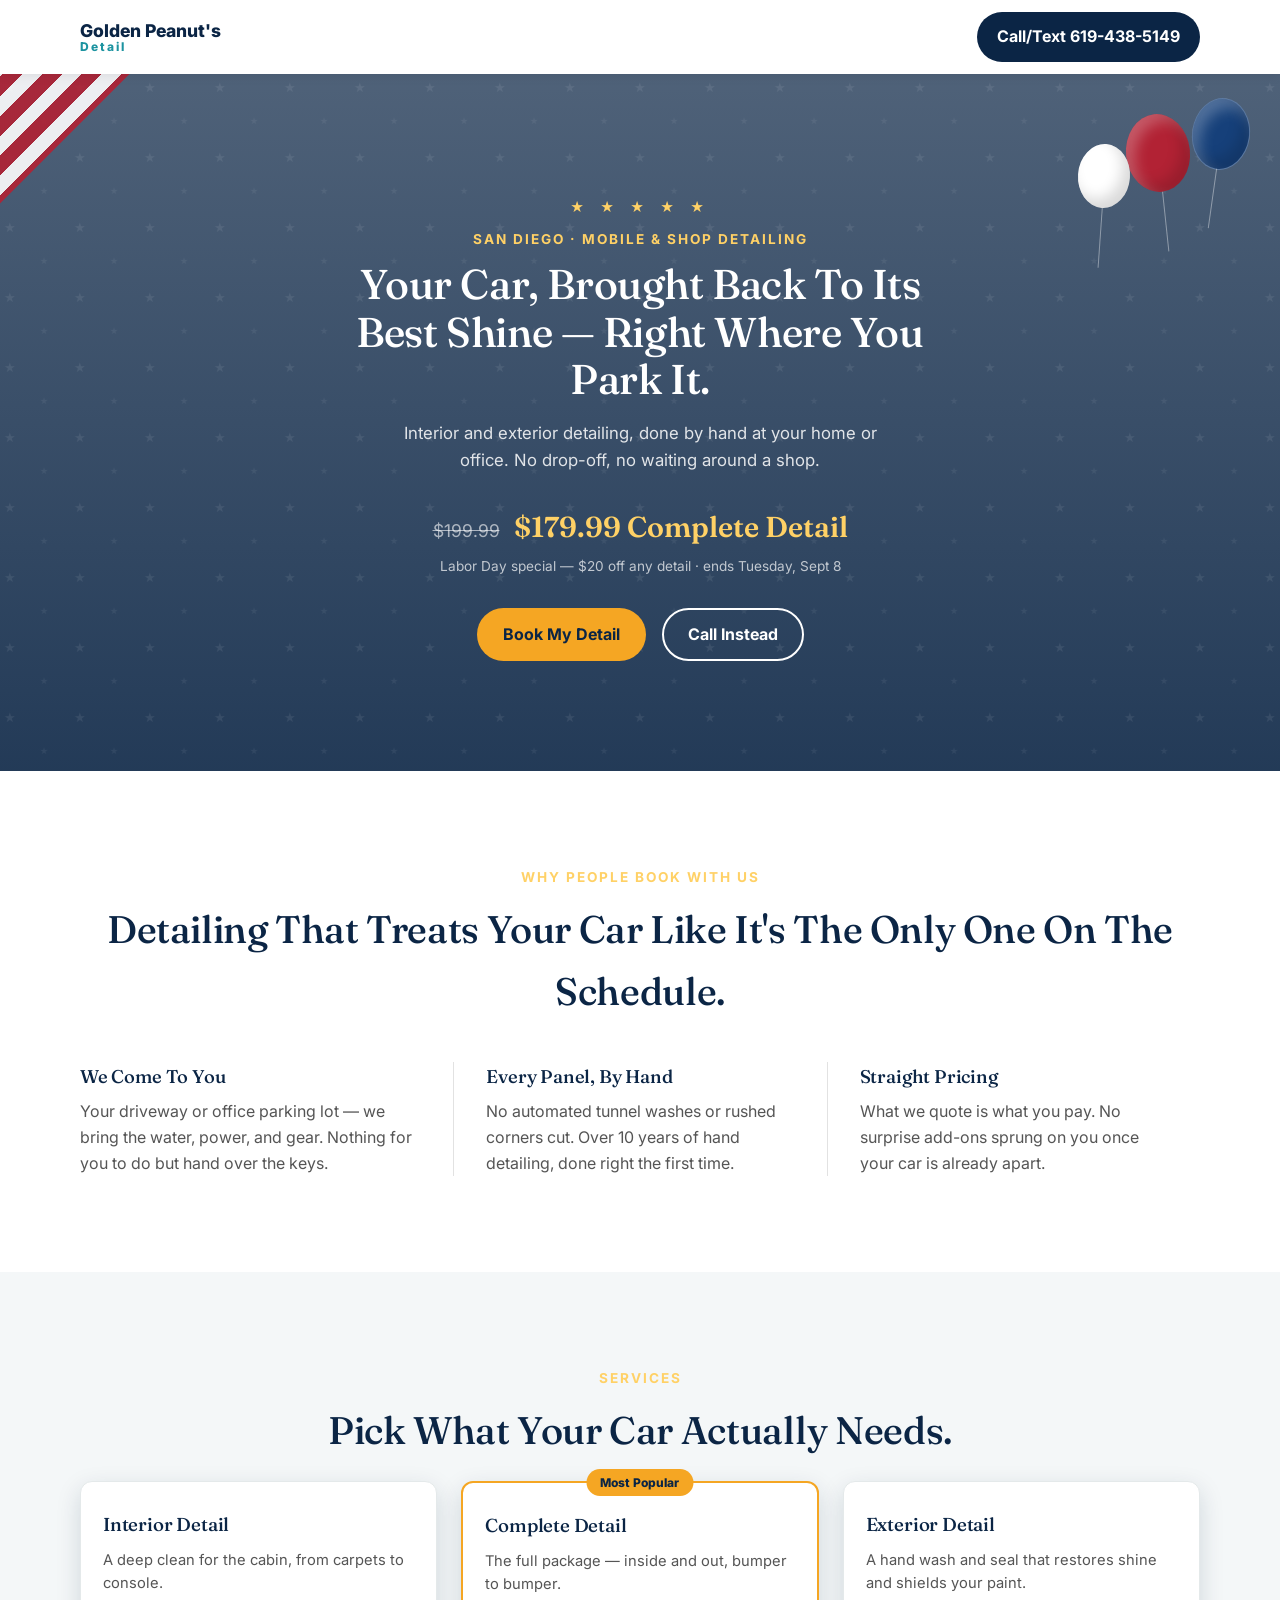
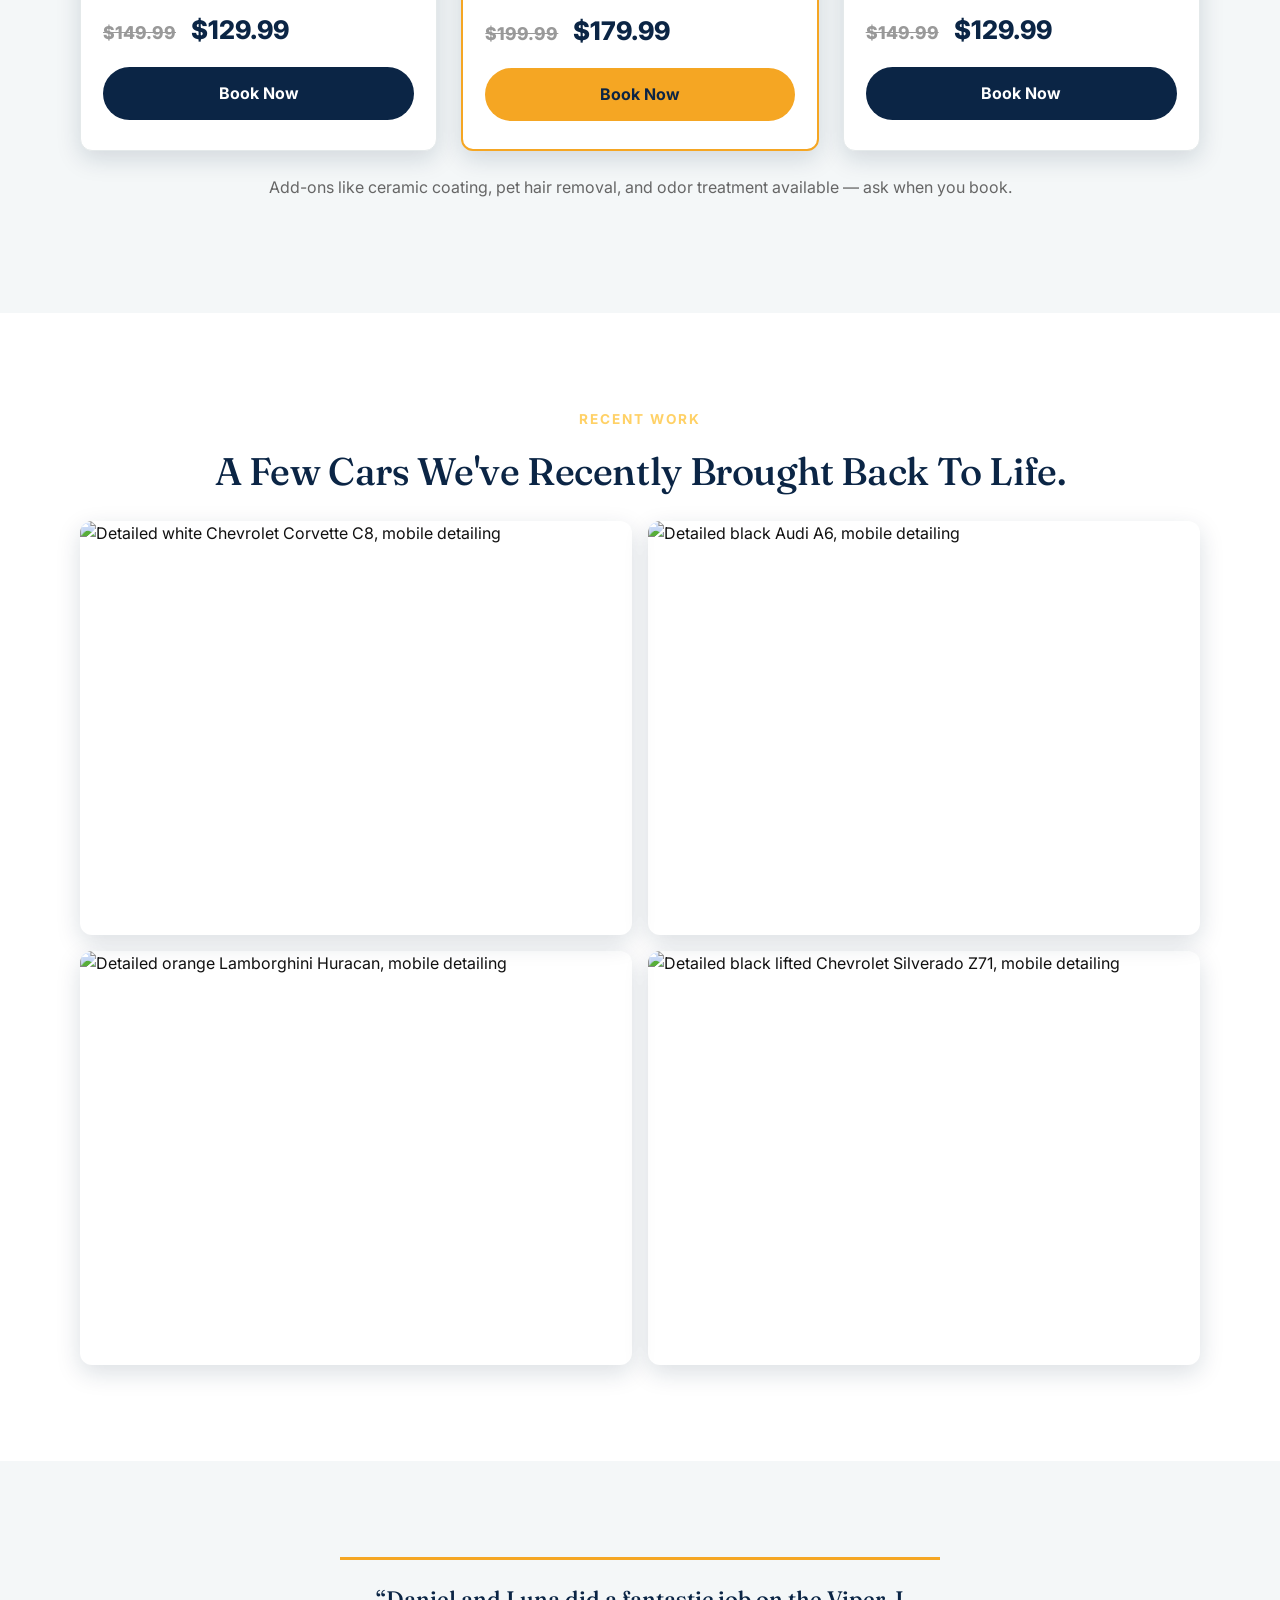
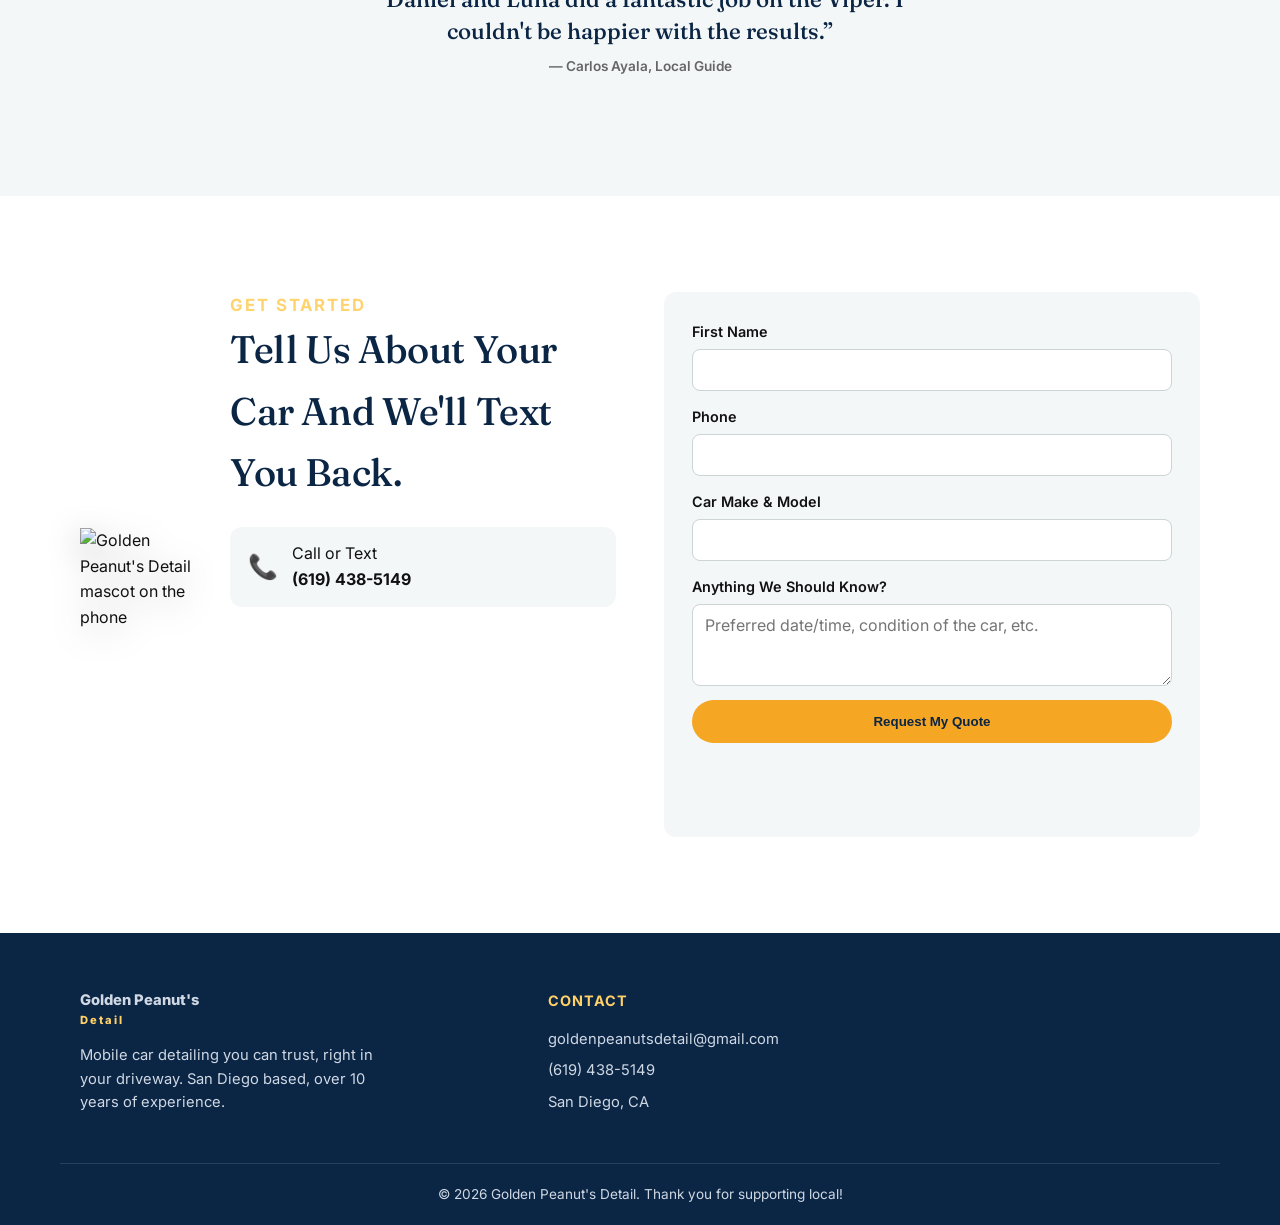
==== commit 55e49a62: "Bump cache-busting version on special-offer.html Forces a fresh fetch of style.css and main.js so br" ====
--- a/special-offer.html
+++ b/special-offer.html
@@ -9,7 +9,7 @@
 <link rel="preconnect" href="https://fonts.googleapis.com">
 <link rel="preconnect" href="https://fonts.gstatic.com" crossorigin>
 <link href="https://fonts.googleapis.com/css2?family=Fraunces:opsz,wght@9..144,400;9..144,500;9..144,600&family=Inter:wght@400;500;600;700&display=swap" rel="stylesheet">
-<link rel="stylesheet" href="css/style.css?v=20260901c">
+<link rel="stylesheet" href="css/style.css?v=20260902a">
 <link rel="icon" href="images/favicon.png" type="image/png">
 </head>
 <body>
@@ -188,7 +188,7 @@
   </div>
 </footer>
 
-<script src="js/main.js?v=20260901b"></script>
+<script src="js/main.js?v=20260902a"></script>
 <script>
 (function () {
   var bg = document.getElementById('landing-hero-bg');
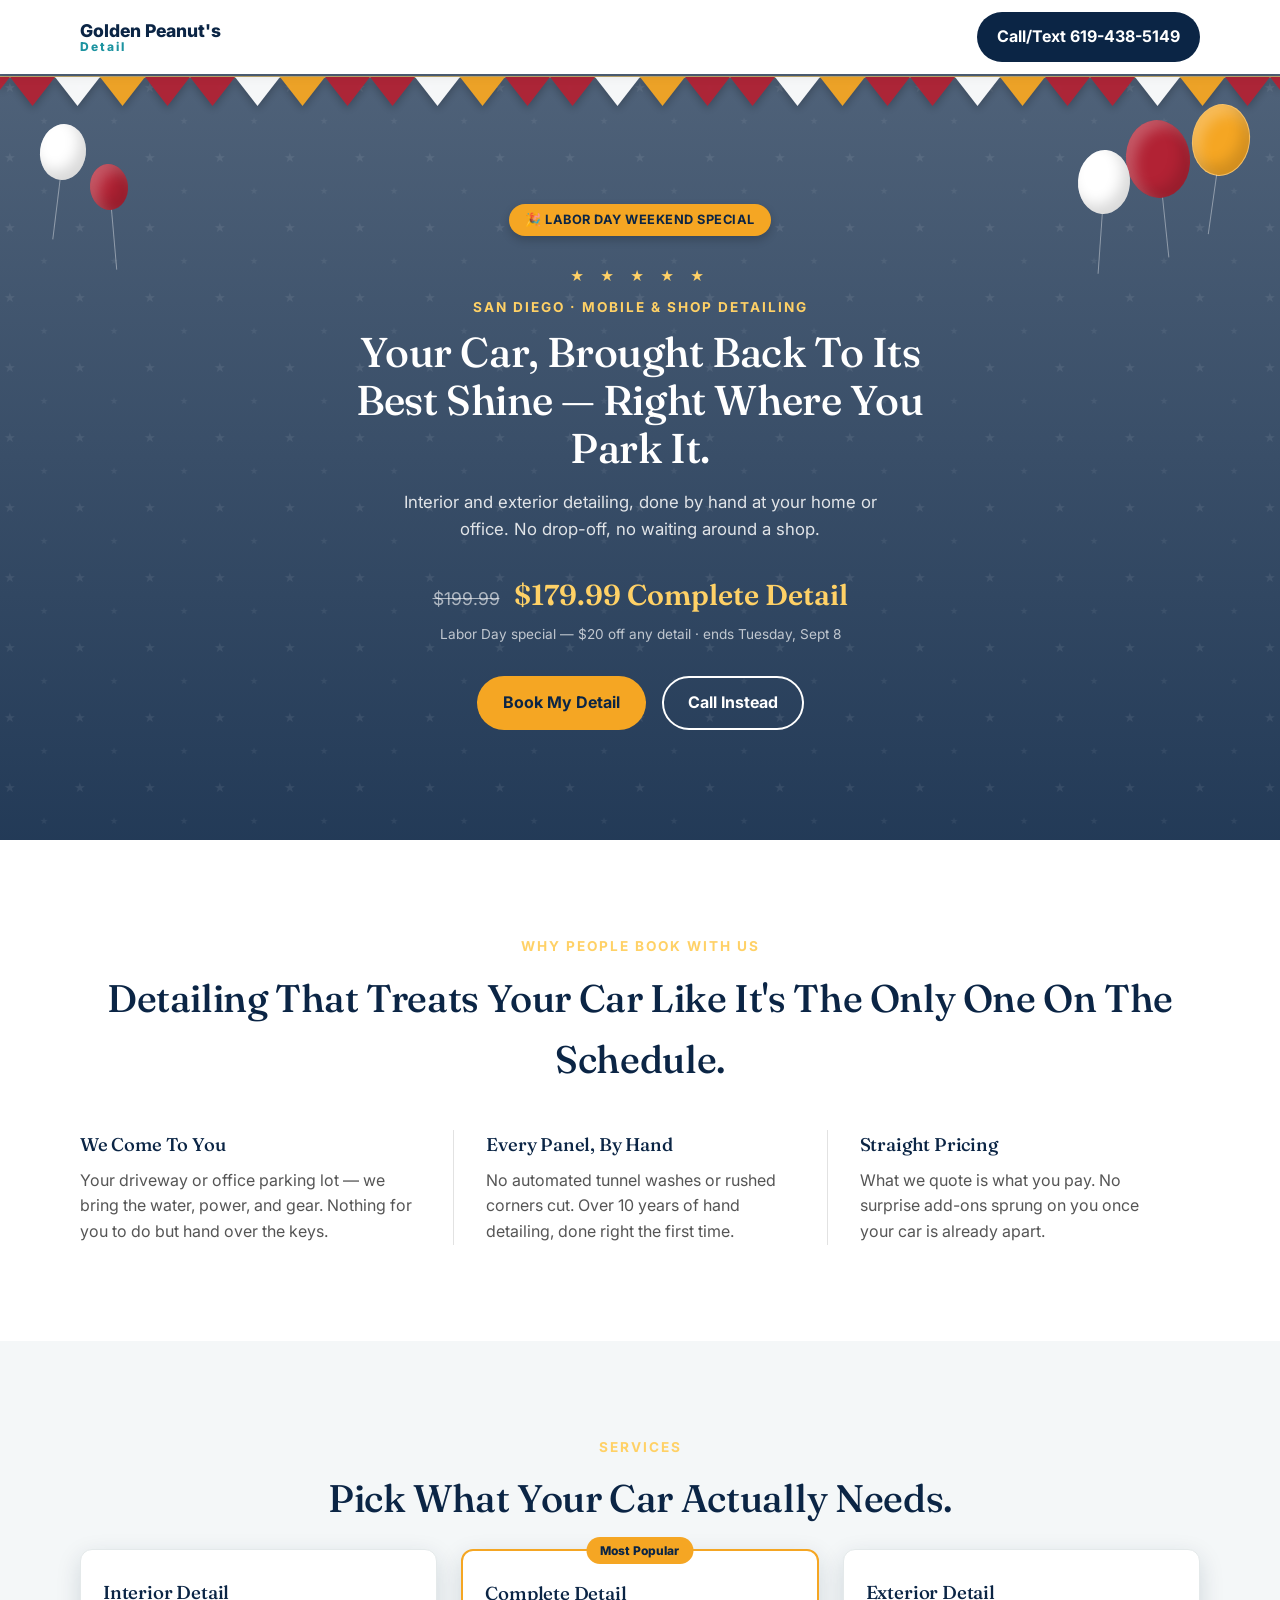
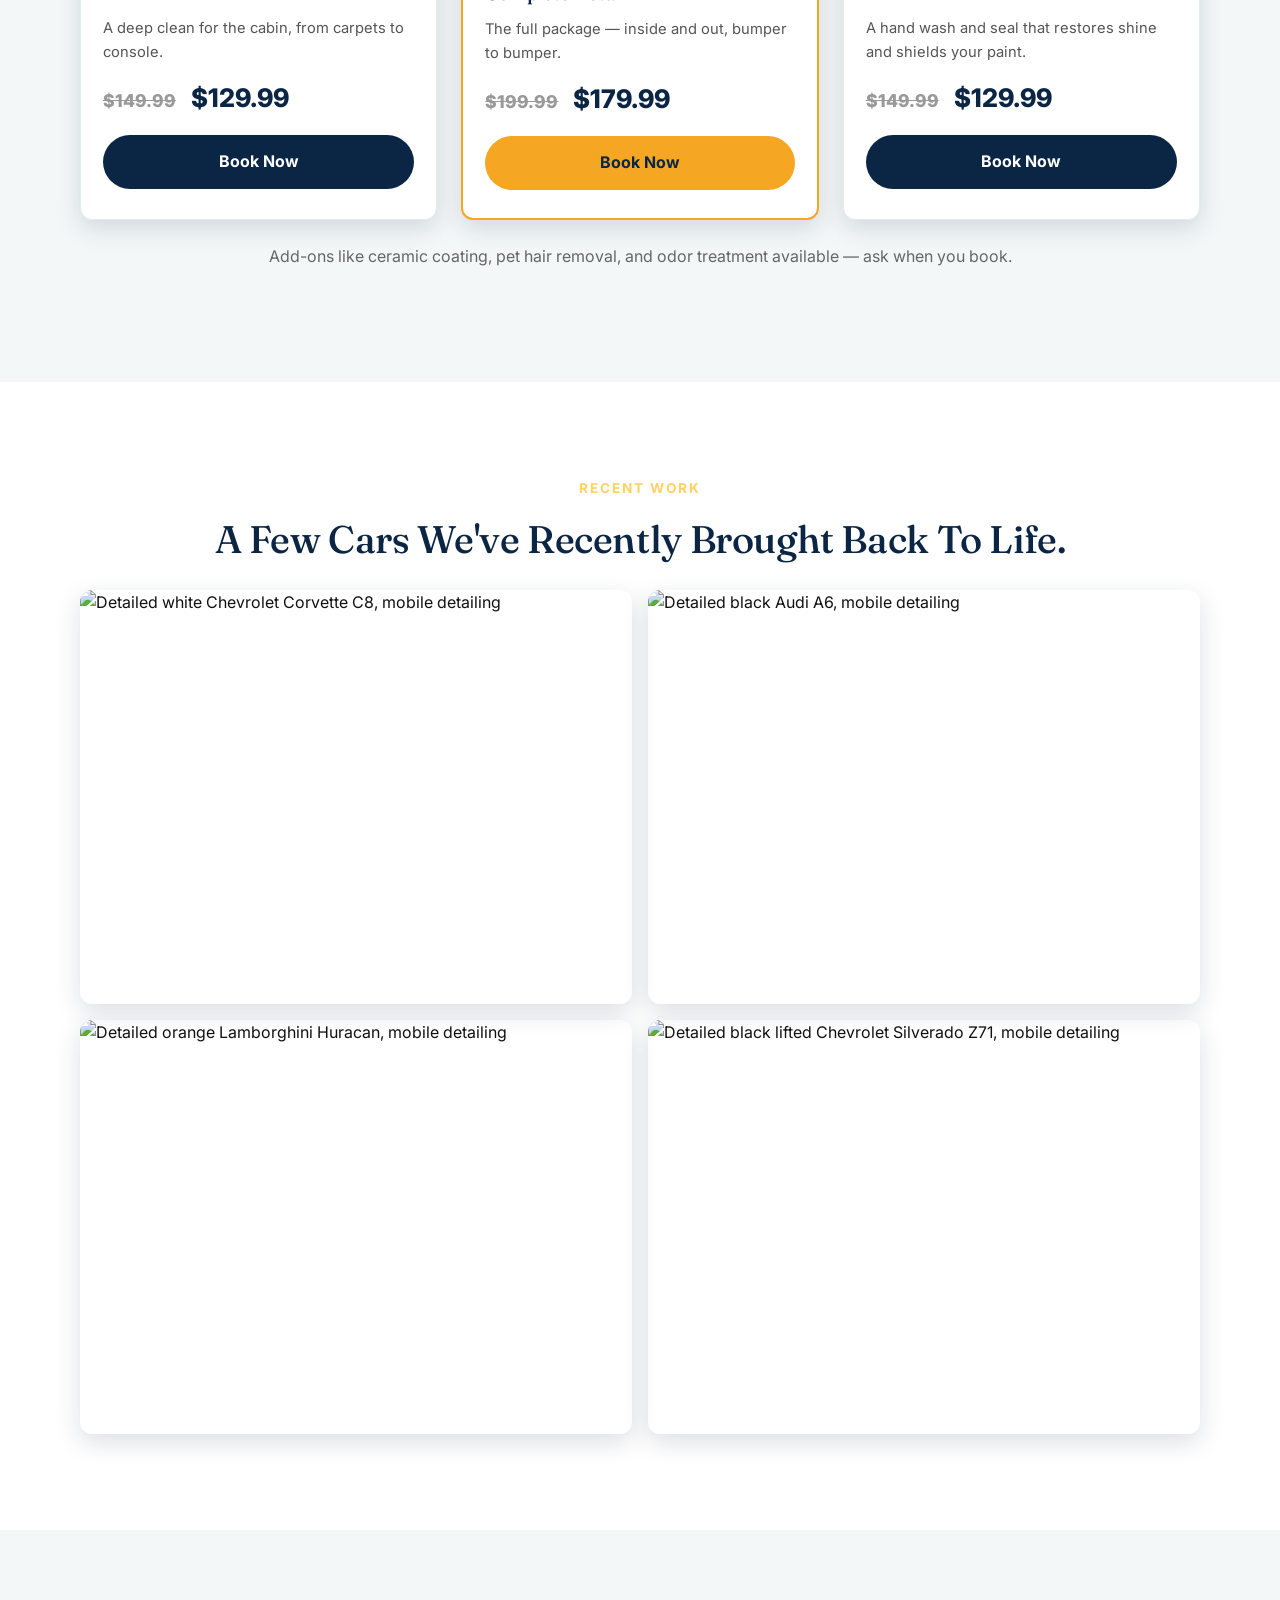
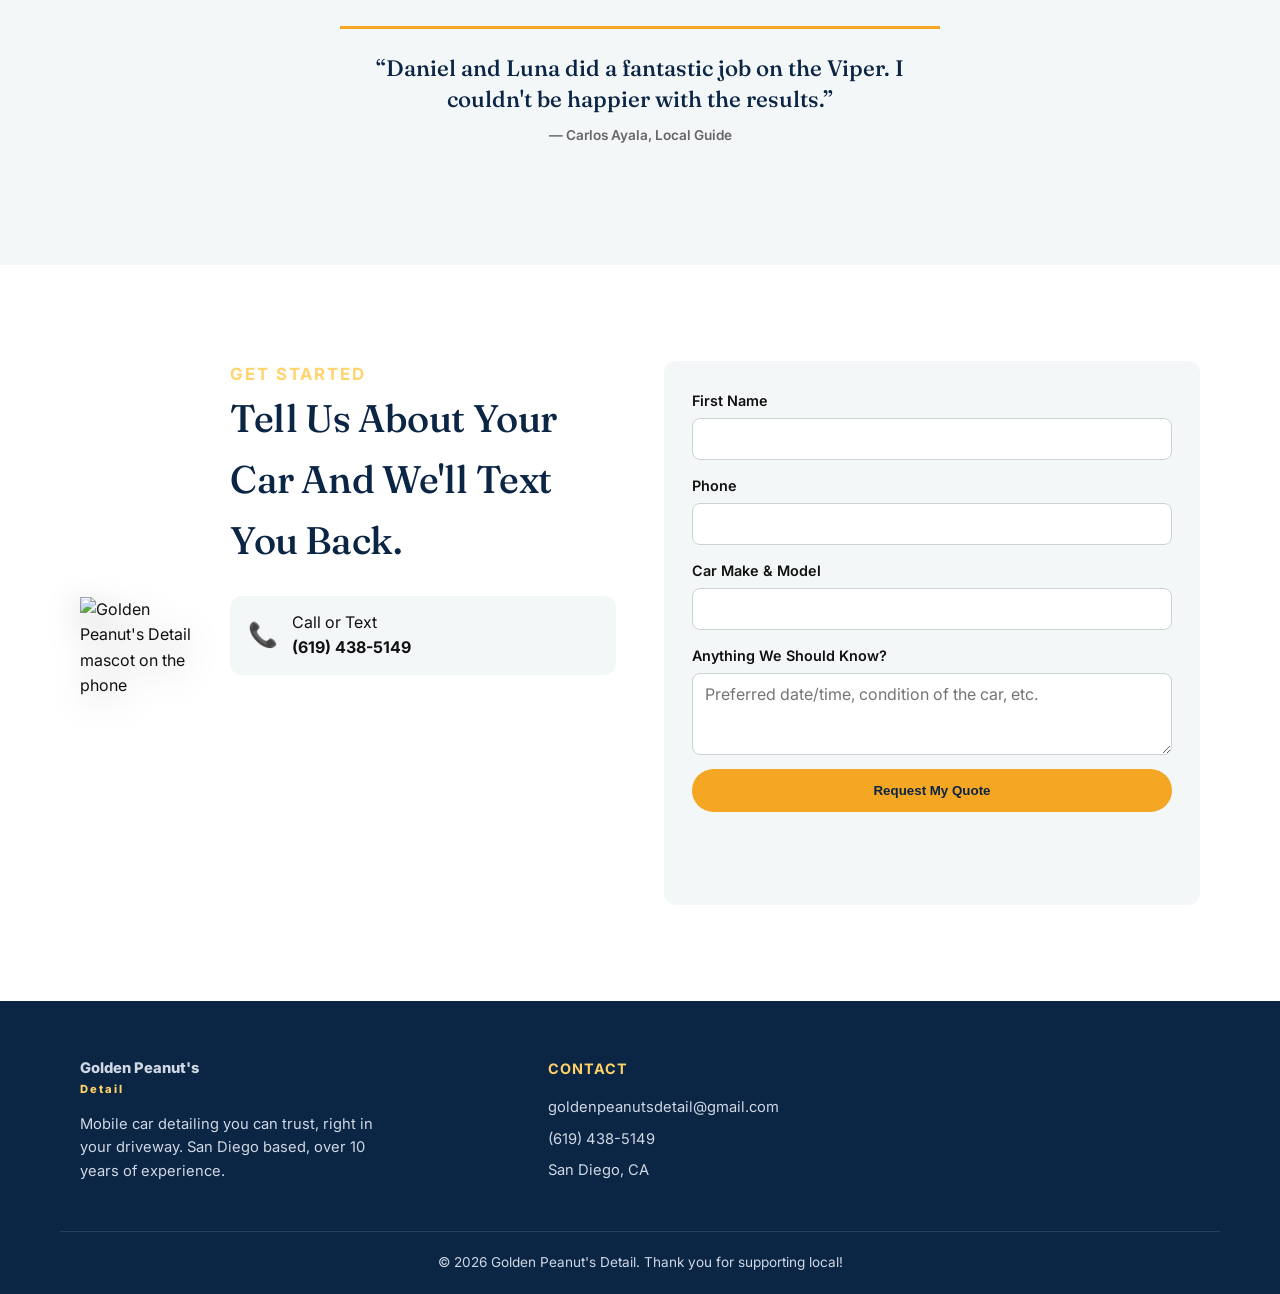
==== commit 2c51e595: "Upgrade Labor Day hero decorations on landing page Replaces the plain diagonal flag-corner with a pr" ====
--- a/special-offer.html
+++ b/special-offer.html
@@ -9,7 +9,7 @@
 <link rel="preconnect" href="https://fonts.googleapis.com">
 <link rel="preconnect" href="https://fonts.gstatic.com" crossorigin>
 <link href="https://fonts.googleapis.com/css2?family=Fraunces:opsz,wght@9..144,400;9..144,500;9..144,600&family=Inter:wght@400;500;600;700&display=swap" rel="stylesheet">
-<link rel="stylesheet" href="css/style.css?v=20260902a">
+<link rel="stylesheet" href="css/style.css?v=20260902b">
 <link rel="icon" href="images/favicon.png" type="image/png">
 </head>
 <body>
@@ -28,11 +28,14 @@
   <!-- HERO -->
   <section class="landing-hero" id="landing-hero">
     <div class="landing-hero-bg" id="landing-hero-bg"></div>
-    <div class="landing-flag-corner"></div>
+    <div class="landing-bunting"></div>
     <div class="landing-balloon landing-balloon-1"></div>
     <div class="landing-balloon landing-balloon-2"></div>
     <div class="landing-balloon landing-balloon-3"></div>
+    <div class="landing-balloon landing-balloon-4"></div>
+    <div class="landing-balloon landing-balloon-5"></div>
     <div class="container hero-inner">
+      <span class="landing-badge">&#127881; Labor Day Weekend Special</span>
       <p class="landing-stars-row">&#9733; &#9733; &#9733; &#9733; &#9733;</p>
       <p class="eyebrow">San Diego &middot; Mobile &amp; Shop Detailing</p>
       <h1>Your Car, Brought Back To Its Best Shine &mdash; Right Where You Park It.</h1>
@@ -188,7 +191,7 @@
   </div>
 </footer>
 
-<script src="js/main.js?v=20260902a"></script>
+<script src="js/main.js?v=20260902b"></script>
 <script>
 (function () {
   var bg = document.getElementById('landing-hero-bg');
--- a/css/style.css
+++ b/css/style.css
@@ -1727,7 +1727,7 @@
     linear-gradient(180deg, rgba(11,37,69,0.72) 0%, rgba(11,37,69,0.9) 100%);
   color: var(--white);
   text-align: center;
-  padding: 110px 0 70px;
+  padding: 130px 0 70px;
 }
 .landing-hero-bg {
   position: absolute;
@@ -1742,16 +1742,36 @@
 @media (prefers-reduced-motion: reduce) {
   .landing-hero-bg { top: 0; height: 100%; transform: none !important; }
 }
-.landing-flag-corner {
+.landing-bunting {
   position: absolute;
   top: 0;
   left: 0;
-  width: 130px;
-  height: 130px;
-  clip-path: polygon(0 0, 100% 0, 0 100%);
-  background: repeating-linear-gradient(-45deg, #b22234 0px, #b22234 14px, #ffffff 14px, #ffffff 28px);
-  opacity: 0.9;
+  width: 100%;
+  height: 38px;
+  background-image: url("data:image/svg+xml,%3Csvg xmlns='http://www.w3.org/2000/svg' width='180' height='38'%3E%3Cline x1='0' y1='3' x2='180' y2='3' stroke='%23ffd166' stroke-width='2' opacity='0.65'/%3E%3Cpath d='M0,3 L45,3 L22.5,32 Z' fill='%23b22234'/%3E%3Cpath d='M45,3 L90,3 L67.5,32 Z' fill='%23ffffff'/%3E%3Cpath d='M90,3 L135,3 L112.5,32 Z' fill='%23f5a623'/%3E%3Cpath d='M135,3 L180,3 L157.5,32 Z' fill='%23b22234'/%3E%3C/svg%3E");
+  background-repeat: repeat-x;
+  background-position: top center;
+  opacity: 0.95;
   z-index: 1;
+  filter: drop-shadow(0 3px 4px rgba(0,0,0,0.25));
+}
+.landing-badge {
+  position: relative;
+  z-index: 1;
+  display: inline-flex;
+  align-items: center;
+  gap: 6px;
+  background: var(--gold);
+  color: var(--navy);
+  font-family: var(--font-sans);
+  font-weight: 700;
+  font-size: 0.8rem;
+  letter-spacing: 0.5px;
+  text-transform: uppercase;
+  padding: 6px 16px;
+  border-radius: 999px;
+  margin-bottom: 16px;
+  box-shadow: 0 4px 10px rgba(0,0,0,0.2);
 }
 .landing-balloon {
   position: absolute;
@@ -1768,9 +1788,11 @@
   height: 60px;
   background: rgba(255,255,255,0.4);
 }
-.landing-balloon-1 { width: 64px; height: 78px; background: #b22234; top: 40px; right: 90px; transform: rotate(-6deg); }
-.landing-balloon-2 { width: 52px; height: 64px; background: #ffffff; top: 70px; right: 150px; transform: rotate(4deg); }
-.landing-balloon-3 { width: 58px; height: 72px; background: #16407a; top: 24px; right: 30px; transform: rotate(8deg); border: 1px solid rgba(255,255,255,0.3); }
+.landing-balloon-1 { width: 64px; height: 78px; background: #b22234; top: 46px; right: 90px; transform: rotate(-6deg); }
+.landing-balloon-2 { width: 52px; height: 64px; background: #ffffff; top: 76px; right: 150px; transform: rotate(4deg); }
+.landing-balloon-3 { width: 58px; height: 72px; background: #f5a623; top: 30px; right: 30px; transform: rotate(8deg); border: 1px solid rgba(255,255,255,0.3); }
+.landing-balloon-4 { width: 46px; height: 56px; background: #ffffff; top: 50px; left: 40px; transform: rotate(7deg); }
+.landing-balloon-5 { width: 38px; height: 46px; background: #b22234; top: 90px; left: 90px; transform: rotate(-5deg); }
 .landing-stars-row {
   position: relative;
   z-index: 1;
@@ -1781,10 +1803,13 @@
 }
 .landing-hero .hero-inner { position: relative; z-index: 1; }
 @media (max-width: 640px) {
-  .landing-flag-corner { width: 80px; height: 80px; }
-  .landing-balloon-1 { width: 42px; height: 52px; top: 20px; right: 50px; }
-  .landing-balloon-2 { width: 34px; height: 42px; top: 40px; right: 84px; }
-  .landing-balloon-3 { width: 38px; height: 48px; top: 12px; right: 12px; }
+  .landing-bunting { height: 26px; background-size: 120px 26px; }
+  .landing-badge { font-size: 0.7rem; padding: 5px 12px; }
+  .landing-balloon-1 { width: 42px; height: 52px; top: 24px; right: 50px; }
+  .landing-balloon-2 { width: 34px; height: 42px; top: 44px; right: 84px; }
+  .landing-balloon-3 { width: 38px; height: 48px; top: 16px; right: 12px; }
+  .landing-balloon-4 { width: 30px; height: 38px; top: 24px; left: 16px; }
+  .landing-balloon-5 { display: none; }
 }
 .landing-features .landing-feature:nth-child(2) { transition-delay: 0.12s; }
 .landing-features .landing-feature:nth-child(3) { transition-delay: 0.24s; }
